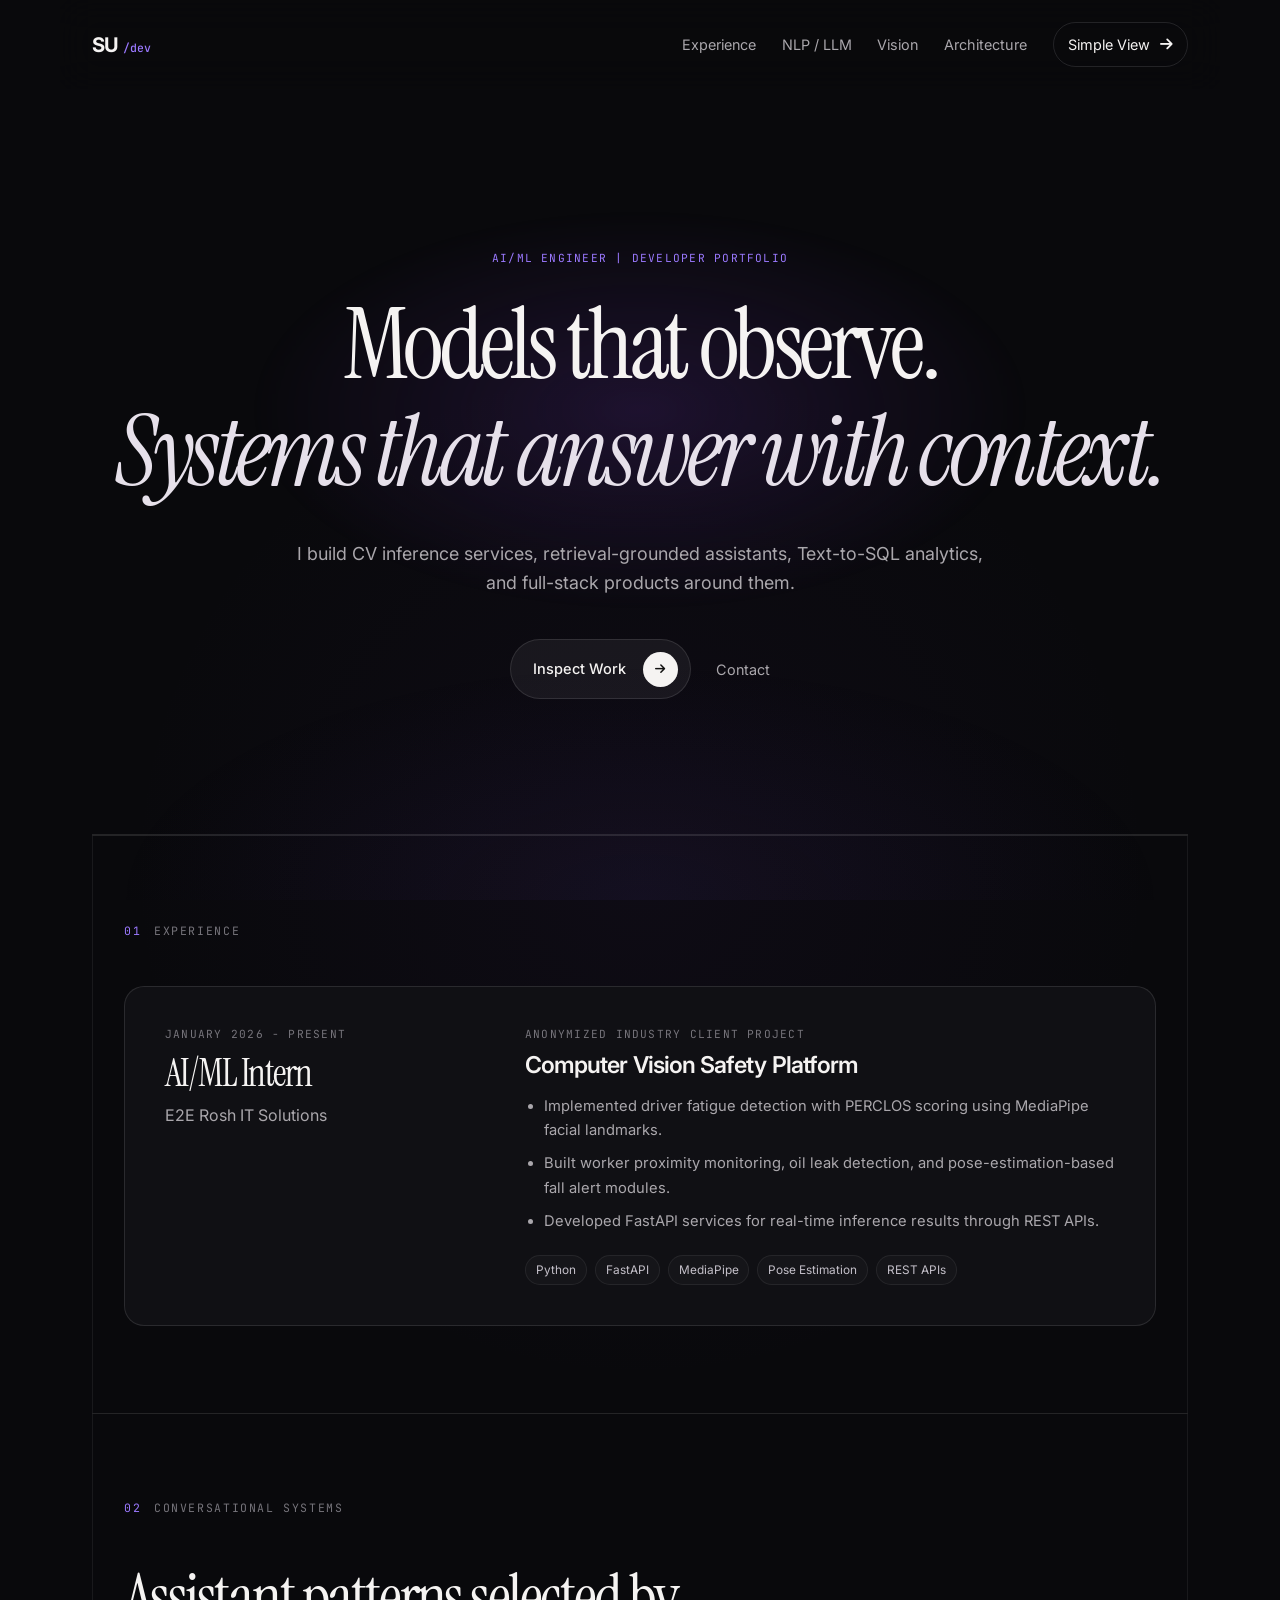
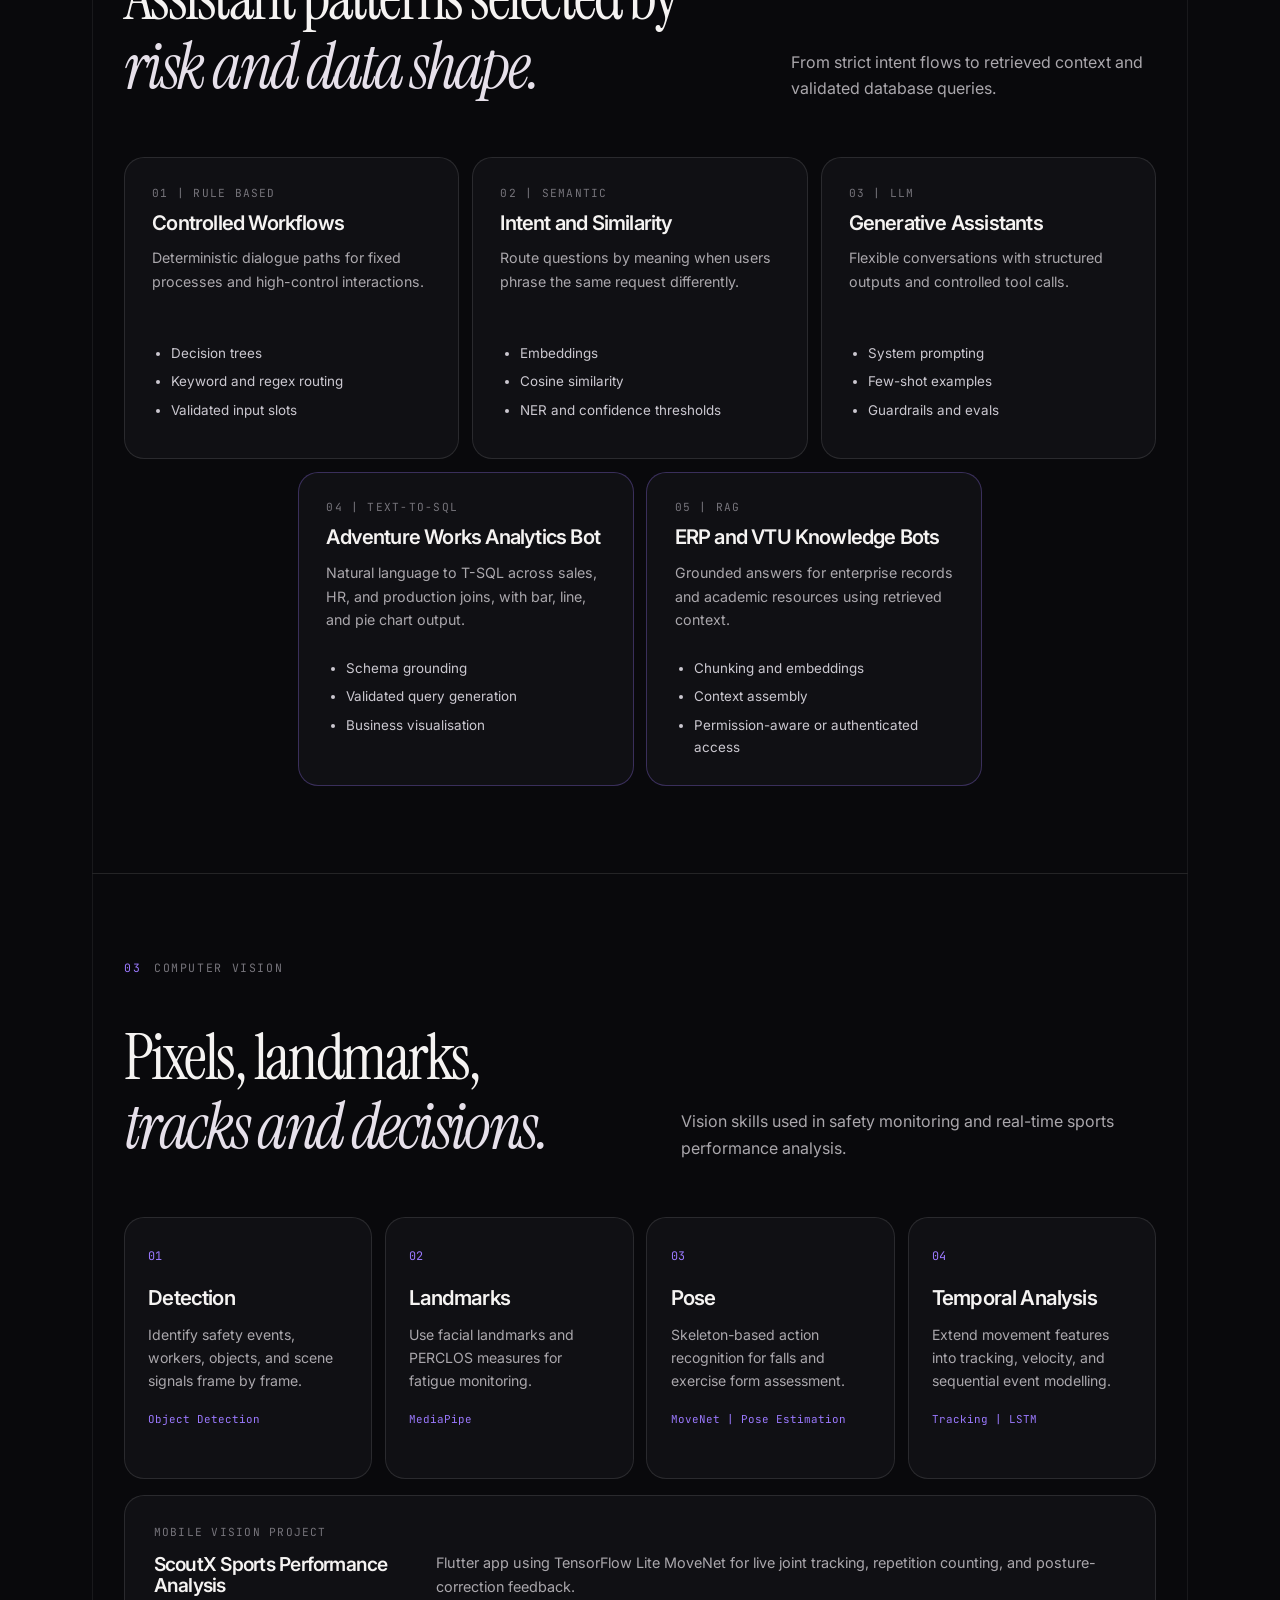
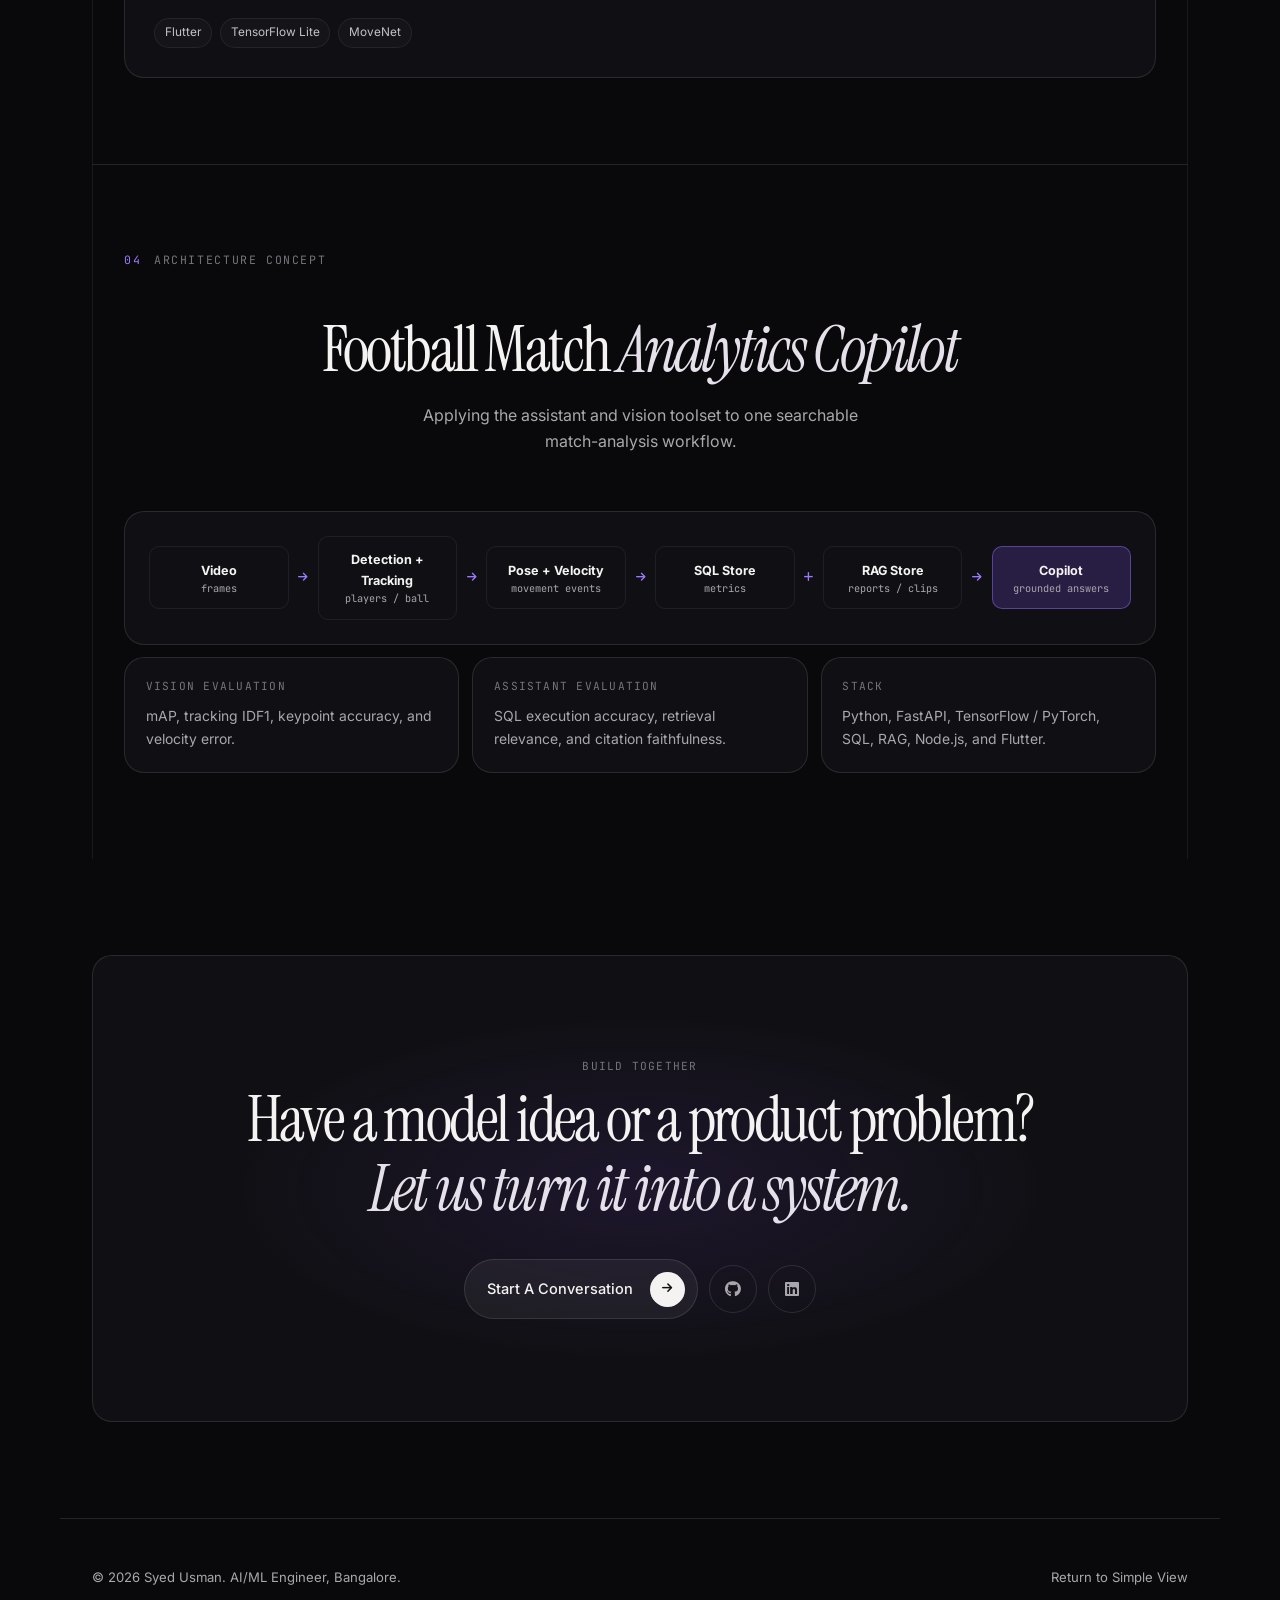
==== technical.html @ e8211b86 "Redesign portfolio with audience-specific AI showcase" ====
<!DOCTYPE html>
<html lang="en">
  <head>
    <meta charset="UTF-8" />
    <meta name="viewport" content="width=device-width, initial-scale=1.0" />
    <title>Syed Usman | Developer Portfolio</title>
    <meta
      name="description"
      content="Developer-facing AI/ML portfolio for Syed Usman: computer vision, RAG, Text-to-SQL, LLM systems, and full-stack ML engineering."
    />
    <link rel="preconnect" href="https://fonts.googleapis.com" />
    <link rel="preconnect" href="https://fonts.gstatic.com" crossorigin />
    <link
      href="https://fonts.googleapis.com/css2?family=Instrument+Serif:ital@0;1&family=Inter:wght@400;500;600;700&family=JetBrains+Mono:wght@400;500&display=swap"
      rel="stylesheet"
    />
    <link
      rel="stylesheet"
      href="https://cdnjs.cloudflare.com/ajax/libs/font-awesome/6.5.1/css/all.min.css"
      integrity="sha512-DTOQO9RWCH3ppGqcWaEA1BIZOC6xxalwEsw9c2QQeAIftl+Vegovlnee1c9QX4TctnWMn13TZye+giMm8e2LwA=="
      crossorigin="anonymous"
      referrerpolicy="no-referrer"
    />
    <link rel="stylesheet" href="styles.css" />
  </head>
  <body class="technical-page">
    <header class="site-header">
      <a class="mark" href="#hero" aria-label="Syed Usman developer home">SU<span>/dev</span></a>
      <nav class="site-nav" aria-label="Primary navigation">
        <button class="nav-toggle" aria-controls="primary-navigation" aria-expanded="false">
          <span class="sr-only">Toggle navigation</span>
          <span></span><span></span><span></span>
        </button>
        <ul id="primary-navigation">
          <li><a href="#experience">Experience</a></li>
          <li><a href="#nlp">NLP / LLM</a></li>
          <li><a href="#vision">Vision</a></li>
          <li><a href="#build">Architecture</a></li>
          <li><a class="route-pill" href="index.html">Simple View <i class="fa-solid fa-arrow-right"></i></a></li>
        </ul>
      </nav>
    </header>

    <main>
      <section id="hero" class="hero-editorial developer-hero section">
        <div class="hero-orbit" aria-hidden="true"></div>
        <p class="mono-label hero-label">AI/ML Engineer | Developer Portfolio</p>
        <h1>Models that observe.<br /><em>Systems that answer with context.</em></h1>
        <p class="intro">
          I build CV inference services, retrieval-grounded assistants, Text-to-SQL
          analytics, and full-stack products around them.
        </p>
        <div class="hero-actions">
          <a class="button" href="#experience">Inspect Work <i class="fa-solid fa-arrow-right"></i></a>
          <a class="inline-link" href="mailto:syed18usman18@gmail.com">Contact</a>
        </div>
      </section>

      <section id="experience" class="framed-section section">
        <div class="section-label"><span>01</span> Experience</div>
        <div class="experience-card">
          <div class="experience-title">
            <p class="mono-label">January 2026 - Present</p>
            <h2>AI/ML Intern</h2>
            <p>E2E Rosh IT Solutions</p>
          </div>
          <div class="experience-detail">
            <p class="mono-label">Anonymized Industry Client Project</p>
            <h3>Computer Vision Safety Platform</h3>
            <ul>
              <li>Implemented driver fatigue detection with PERCLOS scoring using MediaPipe facial landmarks.</li>
              <li>Built worker proximity monitoring, oil leak detection, and pose-estimation-based fall alert modules.</li>
              <li>Developed FastAPI services for real-time inference results through REST APIs.</li>
            </ul>
            <div class="chip-row">
              <span>Python</span><span>FastAPI</span><span>MediaPipe</span><span>Pose Estimation</span><span>REST APIs</span>
            </div>
          </div>
        </div>
      </section>

      <section id="nlp" class="framed-section section">
        <div class="section-label"><span>02</span> Conversational Systems</div>
        <div class="section-heading split">
          <h2>Assistant patterns selected by <em>risk and data shape.</em></h2>
          <p>From strict intent flows to retrieved context and validated database queries.</p>
        </div>
        <div class="method-grid">
          <article>
            <p class="mono-label">01 | Rule Based</p>
            <h3>Controlled Workflows</h3>
            <p>Deterministic dialogue paths for fixed processes and high-control interactions.</p>
            <ul><li>Decision trees</li><li>Keyword and regex routing</li><li>Validated input slots</li></ul>
          </article>
          <article>
            <p class="mono-label">02 | Semantic</p>
            <h3>Intent and Similarity</h3>
            <p>Route questions by meaning when users phrase the same request differently.</p>
            <ul><li>Embeddings</li><li>Cosine similarity</li><li>NER and confidence thresholds</li></ul>
          </article>
          <article>
            <p class="mono-label">03 | LLM</p>
            <h3>Generative Assistants</h3>
            <p>Flexible conversations with structured outputs and controlled tool calls.</p>
            <ul><li>System prompting</li><li>Few-shot examples</li><li>Guardrails and evals</li></ul>
          </article>
          <article class="highlight-method">
            <p class="mono-label">04 | Text-to-SQL</p>
            <h3>Adventure Works Analytics Bot</h3>
            <p>Natural language to T-SQL across sales, HR, and production joins, with bar, line, and pie chart output.</p>
            <ul><li>Schema grounding</li><li>Validated query generation</li><li>Business visualisation</li></ul>
          </article>
          <article class="highlight-method">
            <p class="mono-label">05 | RAG</p>
            <h3>ERP and VTU Knowledge Bots</h3>
            <p>Grounded answers for enterprise records and academic resources using retrieved context.</p>
            <ul><li>Chunking and embeddings</li><li>Context assembly</li><li>Permission-aware or authenticated access</li></ul>
          </article>
        </div>
      </section>

      <section id="vision" class="framed-section section">
        <div class="section-label"><span>03</span> Computer Vision</div>
        <div class="section-heading split">
          <h2>Pixels, landmarks,<br /><em>tracks and decisions.</em></h2>
          <p>Vision skills used in safety monitoring and real-time sports performance analysis.</p>
        </div>
        <div class="pipeline-grid">
          <article><span>01</span><h3>Detection</h3><p>Identify safety events, workers, objects, and scene signals frame by frame.</p><small>Object Detection</small></article>
          <article><span>02</span><h3>Landmarks</h3><p>Use facial landmarks and PERCLOS measures for fatigue monitoring.</p><small>MediaPipe</small></article>
          <article><span>03</span><h3>Pose</h3><p>Skeleton-based action recognition for falls and exercise form assessment.</p><small>MoveNet | Pose Estimation</small></article>
          <article><span>04</span><h3>Temporal Analysis</h3><p>Extend movement features into tracking, velocity, and sequential event modelling.</p><small>Tracking | LSTM</small></article>
        </div>
        <article class="resume-project">
          <p class="mono-label">Mobile Vision Project</p>
          <h3>ScoutX Sports Performance Analysis</h3>
          <p>Flutter app using TensorFlow Lite MoveNet for live joint tracking, repetition counting, and posture-correction feedback.</p>
          <div class="chip-row"><span>Flutter</span><span>TensorFlow Lite</span><span>MoveNet</span></div>
        </article>
      </section>

      <section id="build" class="framed-section section architecture-section">
        <div class="section-label"><span>04</span> Architecture Concept</div>
        <div class="section-heading centered">
          <h2>Football Match <em>Analytics Copilot</em></h2>
          <p>Applying the assistant and vision toolset to one searchable match-analysis workflow.</p>
        </div>
        <div class="architecture-flow">
          <div><strong>Video</strong><span>frames</span></div>
          <i class="fa-solid fa-arrow-right"></i>
          <div><strong>Detection + Tracking</strong><span>players / ball</span></div>
          <i class="fa-solid fa-arrow-right"></i>
          <div><strong>Pose + Velocity</strong><span>movement events</span></div>
          <i class="fa-solid fa-arrow-right"></i>
          <div><strong>SQL Store</strong><span>metrics</span></div>
          <i class="fa-solid fa-plus"></i>
          <div><strong>RAG Store</strong><span>reports / clips</span></div>
          <i class="fa-solid fa-arrow-right"></i>
          <div class="active"><strong>Copilot</strong><span>grounded answers</span></div>
        </div>
        <div class="evaluation-grid">
          <article><p class="mono-label">Vision Evaluation</p><p>mAP, tracking IDF1, keypoint accuracy, and velocity error.</p></article>
          <article><p class="mono-label">Assistant Evaluation</p><p>SQL execution accuracy, retrieval relevance, and citation faithfulness.</p></article>
          <article><p class="mono-label">Stack</p><p>Python, FastAPI, TensorFlow / PyTorch, SQL, RAG, Node.js, and Flutter.</p></article>
        </div>
      </section>

      <section class="section closing-section">
        <div class="closing-card">
          <p class="mono-label">Build Together</p>
          <h2>Have a model idea or a product problem?<br /><em>Let us turn it into a system.</em></h2>
          <div class="closing-actions">
            <a class="button" href="mailto:syed18usman18@gmail.com">Start A Conversation <i class="fa-solid fa-arrow-right"></i></a>
            <a href="https://github.com/syedusman-create" aria-label="GitHub"><i class="fa-brands fa-github"></i></a>
            <a href="https://www.linkedin.com/in/syed-usman-8a0903372" aria-label="LinkedIn"><i class="fa-brands fa-linkedin"></i></a>
          </div>
        </div>
      </section>
    </main>
    <footer class="site-footer compact-footer">
      <p>&copy; <span id="year"></span> Syed Usman. AI/ML Engineer, Bangalore.</p>
      <a href="index.html">Return to Simple View</a>
    </footer>
    <script src="script.js"></script>
  </body>
</html>
---- styles.css ----
:root {
  --bg: #09090c;
  --surface: #101014;
  --surface-2: #14141a;
  --line: rgba(255, 255, 255, 0.11);
  --line-soft: rgba(255, 255, 255, 0.065);
  --text: #f5f3f2;
  --muted: #aaa7ac;
  --dim: #76747b;
  --violet: #9b79ff;
  --violet-soft: rgba(126, 85, 238, 0.22);
  --blue: #6bafff;
  --success: #9ce8c0;
  --serif: "Instrument Serif", Georgia, serif;
  --body: "Inter", Arial, sans-serif;
  --mono: "JetBrains Mono", Consolas, monospace;
  --radius: 20px;
  --container: 1160px;
  --ease: 220ms ease;
}

*,
*::before,
*::after {
  box-sizing: border-box;
}

html {
  scroll-behavior: smooth;
}

body {
  margin: 0;
  min-height: 100vh;
  color: var(--text);
  font-family: var(--body);
  line-height: 1.65;
  background:
    radial-gradient(circle at 50% 18%, rgba(77, 39, 126, 0.08), transparent 32rem),
    var(--bg);
}

body::after {
  content: "";
  position: fixed;
  inset: auto 0 0;
  z-index: -1;
  height: 32vh;
  background: radial-gradient(ellipse at 50% 100%, rgba(88, 60, 157, 0.09), transparent 58%);
  pointer-events: none;
}

a {
  color: inherit;
  text-decoration: none;
}

p,
ul {
  margin: 0;
}

ul {
  padding-left: 1.2rem;
}

h1,
h2,
h3 {
  margin: 0;
  line-height: 1.08;
  letter-spacing: -0.04em;
}

h1,
h2 {
  font-family: var(--serif);
  font-weight: 400;
}

h3 {
  font-weight: 600;
}

em {
  color: #e6e0ea;
  font-family: var(--serif);
  font-style: italic;
}

.sr-only {
  position: absolute;
  width: 1px;
  height: 1px;
  overflow: hidden;
  clip-path: inset(50%);
  white-space: nowrap;
}

.site-header {
  position: sticky;
  top: 0;
  z-index: 20;
  display: flex;
  align-items: center;
  justify-content: space-between;
  max-width: var(--container);
  margin: 0 auto;
  padding: 1.4rem clamp(1.2rem, 4vw, 2rem);
  background: rgba(9, 9, 12, 0.78);
  backdrop-filter: blur(18px);
}

.mark {
  display: inline-flex;
  align-items: baseline;
  gap: 0.36rem;
  font-size: 1.26rem;
  font-weight: 700;
  letter-spacing: -0.07em;
}

.mark span {
  color: var(--violet);
  font: 500 0.72rem var(--mono);
  letter-spacing: 0;
}

.site-nav ul {
  display: flex;
  align-items: center;
  gap: clamp(1rem, 2vw, 1.75rem);
  padding: 0;
  list-style: none;
}

.site-nav a {
  color: var(--muted);
  font-size: 0.9rem;
  transition: color var(--ease);
}

.site-nav a:hover,
.site-nav a:focus-visible {
  color: var(--text);
}

.site-nav .route-pill {
  display: inline-flex;
  align-items: center;
  gap: 0.6rem;
  padding: 0.58rem 0.9rem;
  color: var(--text);
  border: 1px solid var(--line);
  border-radius: 999px;
}

.nav-toggle {
  display: none;
  flex-direction: column;
  gap: 0.34rem;
  padding: 0.35rem;
  border: 0;
  background: transparent;
}

.nav-toggle span:not(.sr-only) {
  display: block;
  width: 24px;
  height: 1px;
  background: var(--text);
}

main {
  max-width: var(--container);
  margin: 0 auto;
  padding: 0 clamp(1.2rem, 4vw, 2rem);
}

.section {
  position: relative;
}

.hero-editorial {
  display: flex;
  flex-direction: column;
  align-items: center;
  justify-content: center;
  min-height: min(920px, calc(100svh - 72px));
  padding: clamp(6rem, 18vh, 13rem) 1rem clamp(7rem, 15vh, 12rem);
  text-align: center;
  overflow: hidden;
}

.hero-orbit {
  position: absolute;
  top: 43%;
  left: 50%;
  z-index: -1;
  width: min(820px, 94vw);
  height: min(420px, 54vw);
  border-radius: 50%;
  transform: translate(-50%, -50%);
  background: radial-gradient(ellipse, rgba(77, 39, 126, 0.3), rgba(9, 9, 12, 0) 67%);
  filter: blur(2px);
}

.availability {
  margin-bottom: 2rem;
  padding: 0.42rem 0.9rem;
  color: var(--success);
  font: 0.7rem var(--mono);
  letter-spacing: 0.12em;
  text-transform: uppercase;
  border: 1px solid rgba(156, 232, 192, 0.22);
  border-radius: 999px;
}

.hero-editorial h1 {
  font-size: clamp(3.15rem, 7.7vw, 6.65rem);
  letter-spacing: -0.045em;
}

.hero-editorial h1 em {
  display: inline-block;
}

.intro {
  max-width: 690px;
  margin: clamp(1.5rem, 4vw, 2.1rem) auto 0;
  color: var(--muted);
  font-size: clamp(0.98rem, 1.4vw, 1.12rem);
}

.intro strong {
  color: var(--text);
  font-weight: 500;
}

.hero-actions {
  display: flex;
  align-items: center;
  gap: 1.55rem;
  margin-top: clamp(2rem, 4vw, 2.6rem);
}

.button {
  display: inline-flex;
  align-items: center;
  gap: 1.05rem;
  padding: 0.72rem 0.75rem 0.72rem 1.35rem;
  font-size: 0.91rem;
  font-weight: 500;
  border: 1px solid var(--line);
  border-radius: 999px;
  background: rgba(255, 255, 255, 0.055);
  transition: border-color var(--ease), background var(--ease);
}

.button i {
  display: inline-flex;
  align-items: center;
  justify-content: center;
  width: 35px;
  height: 35px;
  color: #111;
  font-size: 0.73rem;
  border-radius: 50%;
  background: var(--text);
}

.button:hover {
  border-color: rgba(255, 255, 255, 0.3);
  background: rgba(255, 255, 255, 0.09);
}

.inline-link {
  color: var(--muted);
  font-size: 0.9rem;
}

.inline-link:hover {
  color: var(--text);
}

a:focus-visible,
button:focus-visible {
  outline: 2px solid var(--violet);
  outline-offset: 4px;
}

.horizon {
  position: absolute;
  bottom: 2.5rem;
  left: 50%;
  width: min(1020px, 92vw);
  height: clamp(75px, 10vw, 108px);
  transform: translateX(-50%);
  overflow: hidden;
}

.horizon::before {
  content: "";
  position: absolute;
  top: 55%;
  left: 50%;
  width: 118%;
  height: 150%;
  border-top: 2px solid rgba(255, 255, 255, 0.72);
  border-radius: 50% 50% 0 0;
  transform: translateX(-50%);
  box-shadow:
    0 -10px 38px rgba(101, 83, 211, 0.78),
    0 -16px 74px rgba(56, 133, 248, 0.45);
}

.horizon::after {
  content: "";
  position: absolute;
  inset: 55% 0 0;
  background: #08080b;
}

.framed-section {
  padding: clamp(3.5rem, 7vw, 5.4rem) clamp(1.2rem, 4vw, 2rem);
  border-top: 1px solid var(--line);
}

.framed-section::before,
.framed-section::after {
  content: "";
  position: absolute;
  top: 0;
  bottom: 0;
  width: 1px;
  background: var(--line-soft);
}

.framed-section::before {
  left: 0;
}

.framed-section::after {
  right: 0;
}

.section-label {
  display: flex;
  align-items: center;
  gap: 0.8rem;
  margin-bottom: clamp(2rem, 5vw, 3rem);
  color: var(--dim);
  font: 0.72rem var(--mono);
  letter-spacing: 0.14em;
  text-transform: uppercase;
}

.section-label span {
  color: var(--violet);
}

.section-heading {
  margin-bottom: clamp(2.5rem, 5vw, 3.5rem);
}

.section-heading h2,
.concept-layout h2,
.about-intro h2,
.closing-card h2 {
  font-size: clamp(2.6rem, 5vw, 4.35rem);
}

.section-heading p {
  max-width: 475px;
  color: var(--muted);
}

.section-heading.centered {
  text-align: center;
}

.section-heading.centered p {
  margin: 1.15rem auto 0;
}

.section-heading.split {
  display: flex;
  align-items: end;
  justify-content: space-between;
  gap: 2rem;
}

.mono-label {
  margin-bottom: 0.75rem;
  color: var(--dim);
  font: 0.7rem var(--mono);
  letter-spacing: 0.11em;
  text-transform: uppercase;
}

.bento-grid {
  display: grid;
  grid-template-columns: repeat(6, 1fr);
  gap: 0.8rem;
}

.bento {
  grid-column: span 2;
  min-height: 226px;
  padding: clamp(1.3rem, 3vw, 1.75rem);
  border: 1px solid var(--line);
  border-radius: var(--radius);
  background: var(--surface);
}

.bento.large {
  grid-column: span 4;
  grid-row: span 2;
  display: flex;
  flex-direction: column;
  justify-content: end;
  min-height: 470px;
  background:
    radial-gradient(circle at 50% 10%, rgba(110, 81, 204, 0.18), transparent 48%),
    var(--surface);
}

.bento.large h3 {
  max-width: 620px;
  font-size: clamp(1.65rem, 3.5vw, 2.45rem);
  letter-spacing: -0.045em;
}

.bento h3 {
  margin-bottom: 0.85rem;
  font-size: clamp(1.18rem, 2vw, 1.4rem);
}

.bento p:not(.mono-label) {
  color: var(--muted);
  font-size: 0.92rem;
}

.bento.large p:not(.mono-label) {
  max-width: 600px;
  margin: 0.9rem 0 1.5rem;
}

.bento.accent {
  border-color: rgba(155, 121, 255, 0.33);
}

.bento.accent a {
  display: inline-flex;
  gap: 0.55rem;
  align-items: center;
  color: var(--text);
  font-size: 0.9rem;
}

.vision-signal {
  position: relative;
  height: 68px;
  margin: 0.6rem 0 1.4rem;
  border-radius: 10px;
  background:
    linear-gradient(90deg, transparent, rgba(155, 121, 255, 0.14), transparent),
    rgba(255, 255, 255, 0.015);
}

.vision-signal::before {
  content: "";
  position: absolute;
  top: 34px;
  left: 10%;
  right: 10%;
  border-top: 1px dashed rgba(155, 121, 255, 0.45);
}

.vision-signal span {
  position: absolute;
  top: 29px;
  width: 11px;
  height: 11px;
  border-radius: 50%;
  background: var(--violet);
  box-shadow: 0 0 12px var(--violet);
}

.vision-signal span:nth-child(1) { left: 17%; }
.vision-signal span:nth-child(2) { left: 39%; top: 22px; }
.vision-signal span:nth-child(3) { left: 62%; top: 37px; }
.vision-signal span:nth-child(4) { left: 81%; top: 26px; }

.chip-row {
  display: flex;
  flex-wrap: wrap;
  gap: 0.5rem;
}

.chip-row span {
  padding: 0.27rem 0.62rem;
  color: #c4c0c9;
  font-size: 0.74rem;
  border: 1px solid var(--line-soft);
  border-radius: 999px;
  background: rgba(255, 255, 255, 0.025);
}

.projects-list {
  border-top: 1px solid var(--line-soft);
}

.project-feature,
.project-row {
  display: grid;
  gap: clamp(1.2rem, 3vw, 2.1rem);
  padding: clamp(1.35rem, 3vw, 2rem) 0;
  border-bottom: 1px solid var(--line-soft);
}

.project-feature {
  grid-template-columns: 48px minmax(315px, 1fr) minmax(255px, 0.72fr);
  align-items: center;
}

.project-row {
  grid-template-columns: 48px minmax(245px, 0.8fr) minmax(280px, 1fr);
  align-items: center;
}

.project-number {
  align-self: start;
  color: var(--dim);
  font: 0.76rem var(--mono);
}

.project-content h3,
.project-row h3 {
  margin-bottom: 0.85rem;
  font-size: clamp(1.32rem, 2.4vw, 1.85rem);
}

.project-content > p:not(.mono-label),
.project-row > p {
  margin-bottom: 1.2rem;
  color: var(--muted);
}

.project-row > p {
  margin-bottom: 0;
  font-size: 0.93rem;
}

.project-art {
  position: relative;
  height: 220px;
  overflow: hidden;
  padding: 1rem;
  border: 1px solid var(--line);
  border-radius: 16px;
  background:
    radial-gradient(circle at 52% 47%, rgba(155, 121, 255, 0.18), transparent 43%),
    #0d0d13;
}

.scan-frame {
  position: absolute;
  inset: 30px 38px 54px;
  border: 1px dashed rgba(155, 121, 255, 0.55);
}

.person-dot {
  position: absolute;
  top: 75px;
  left: 51%;
  width: 21px;
  height: 48px;
  border: 1px solid var(--success);
  transform: translateX(-50%);
}

.alert-ring {
  position: absolute;
  top: 88px;
  left: 51%;
  width: 82px;
  height: 82px;
  border: 1px solid rgba(248, 110, 110, 0.55);
  border-radius: 50%;
  transform: translate(-50%, -50%);
}

.project-art p {
  position: absolute;
  bottom: 14px;
  left: 16px;
  color: var(--success);
  font: 0.62rem/1.6 var(--mono);
}

.concept-layout {
  display: grid;
  grid-template-columns: 0.88fr 1fr;
  gap: clamp(2rem, 6vw, 4rem);
  align-items: center;
}

.concept-layout h2 {
  margin-bottom: 1.4rem;
}

.concept-copy {
  margin-bottom: 1.6rem;
  color: var(--muted);
}

.question-stack {
  display: flex;
  flex-direction: column;
  gap: 0.55rem;
}

.question-stack span {
  padding: 0.7rem 0.88rem;
  color: #d7d4dc;
  font-size: 0.82rem;
  border: 1px solid var(--line-soft);
  border-radius: 11px;
  background: var(--surface);
}

.pitch-panel {
  padding: clamp(1rem, 3vw, 1.35rem);
  border: 1px solid var(--line);
  border-radius: var(--radius);
  background: var(--surface);
}

.pitch {
  position: relative;
  height: clamp(225px, 32vw, 295px);
  overflow: hidden;
  border: 1px solid rgba(156, 232, 192, 0.18);
  border-radius: 13px;
  background:
    linear-gradient(90deg, transparent 49.75%, rgba(156, 232, 192, 0.17) 50%, transparent 50.25%),
    repeating-linear-gradient(90deg, #0d1a19 0, #0d1a19 15%, #101f1c 15%, #101f1c 30%);
}

.pitch::before {
  content: "";
  position: absolute;
  top: 50%;
  left: 50%;
  width: 78px;
  height: 78px;
  border: 1px solid rgba(156, 232, 192, 0.15);
  border-radius: 50%;
  transform: translate(-50%, -50%);
}

.player,
.ball {
  position: absolute;
  z-index: 2;
  display: block;
  width: 11px;
  height: 11px;
  border-radius: 50%;
  background: var(--blue);
  box-shadow: 0 0 9px var(--blue);
}

.player-a { top: 25%; left: 22%; }
.player-b { top: 66%; left: 35%; }
.player-c { top: 39%; left: 67%; background: var(--violet); box-shadow: 0 0 9px var(--violet); }
.player-d { top: 70%; left: 78%; background: var(--violet); box-shadow: 0 0 9px var(--violet); }

.ball {
  top: 48%;
  left: 53%;
  width: 8px;
  height: 8px;
  background: var(--success);
}

.route {
  position: absolute;
  top: 49%;
  left: 25%;
  width: 49%;
  height: 30%;
  border-top: 1px dashed var(--success);
  border-right: 1px dashed var(--success);
  transform: skewX(-27deg);
}

.match-steps {
  display: flex;
  align-items: center;
  justify-content: center;
  gap: clamp(0.55rem, 2vw, 1.15rem);
  margin-top: 1.15rem;
  color: var(--muted);
  font: 0.73rem var(--mono);
  text-transform: uppercase;
}

.match-steps i {
  color: var(--violet);
  font-size: 0.64rem;
}

.about-layout {
  display: grid;
  grid-template-columns: minmax(280px, 0.95fr) minmax(330px, 1fr);
  gap: clamp(2.5rem, 7vw, 5rem);
}

.about-intro h2 {
  margin-bottom: 1.25rem;
}

.about-intro p {
  color: var(--muted);
}

.resume-columns article {
  padding: 0 0 1.45rem;
  margin-bottom: 1.45rem;
  border-bottom: 1px solid var(--line-soft);
}

.resume-columns h3 {
  margin-bottom: 0.38rem;
  font-size: 1.16rem;
}

.resume-columns article > p:not(.mono-label),
.resume-columns small,
.resume-columns li {
  color: var(--muted);
  font-size: 0.9rem;
}

.resume-columns li + li {
  margin-top: 0.34rem;
}

.closing-section {
  padding: clamp(4rem, 8vw, 6rem) 0;
}

.closing-card {
  padding: clamp(3rem, 8vw, 6.5rem) clamp(1.2rem, 5vw, 3rem);
  text-align: center;
  border: 1px solid var(--line);
  border-radius: var(--radius);
  background:
    radial-gradient(ellipse at 50% 50%, rgba(87, 49, 144, 0.2), transparent 52%),
    var(--surface);
}

.closing-card h2 {
  margin-bottom: 1.35rem;
}

.closing-card > p:not(.mono-label) {
  max-width: 620px;
  margin: 0 auto;
  color: var(--muted);
}

.closing-actions {
  display: flex;
  justify-content: center;
  align-items: center;
  gap: 0.7rem;
  margin-top: 2.25rem;
}

.closing-actions > a:not(.button) {
  display: inline-flex;
  align-items: center;
  justify-content: center;
  width: 48px;
  height: 48px;
  color: var(--muted);
  border: 1px solid var(--line);
  border-radius: 50%;
}

.closing-actions > a:not(.button):hover {
  color: var(--text);
}

.site-footer {
  display: grid;
  grid-template-columns: 1fr auto 1fr;
  align-items: center;
  gap: 2rem;
  max-width: var(--container);
  margin: 0 auto;
  padding: clamp(2rem, 4vw, 3rem) clamp(1.2rem, 4vw, 2rem);
  color: var(--muted);
  font-size: 0.82rem;
  border-top: 1px solid var(--line);
}

.site-footer > div:first-child {
  display: flex;
  align-items: center;
  gap: 1rem;
}

.site-footer > p {
  text-align: right;
}

.footer-links {
  display: flex;
  gap: 1.5rem;
}

.footer-links a:hover,
.compact-footer a:hover {
  color: var(--text);
}

/* Developer portfolio */
.developer-hero {
  min-height: clamp(590px, 75vh, 740px);
  border-bottom: 1px solid var(--line);
}

.hero-label {
  margin-bottom: 1.7rem;
  color: var(--violet);
}

.experience-card {
  display: grid;
  grid-template-columns: minmax(225px, 0.72fr) minmax(360px, 1.5fr);
  gap: clamp(2rem, 6vw, 5rem);
  padding: clamp(1.5rem, 4vw, 2.5rem);
  border: 1px solid var(--line);
  border-radius: var(--radius);
  background: var(--surface);
}

.experience-title h2 {
  margin-bottom: 0.5rem;
  font-size: clamp(2.1rem, 3vw, 2.75rem);
}

.experience-title > p:not(.mono-label) {
  color: var(--muted);
}

.experience-detail h3 {
  margin-bottom: 1rem;
  font-size: 1.45rem;
}

.experience-detail ul {
  margin-bottom: 1.4rem;
  color: var(--muted);
  font-size: 0.92rem;
}

.experience-detail li + li {
  margin-top: 0.55rem;
}

.method-grid {
  display: grid;
  grid-template-columns: repeat(6, 1fr);
  gap: 0.8rem;
}

.method-grid article {
  grid-column: span 2;
  min-height: 302px;
  padding: clamp(1.25rem, 3vw, 1.7rem);
  border: 1px solid var(--line);
  border-radius: var(--radius);
  background: var(--surface);
}

.method-grid article:nth-child(4) {
  grid-column: 2 / span 2;
}

.method-grid h3 {
  margin-bottom: 0.8rem;
  font-size: 1.26rem;
}

.method-grid p:not(.mono-label) {
  min-height: 78px;
  margin-bottom: 1.1rem;
  color: var(--muted);
  font-size: 0.89rem;
}

.method-grid ul {
  color: #cbc8d0;
  font-size: 0.84rem;
}

.method-grid li + li {
  margin-top: 0.4rem;
}

.method-grid .highlight-method {
  border-color: rgba(155, 121, 255, 0.3);
}

.pipeline-grid {
  display: grid;
  grid-template-columns: repeat(4, 1fr);
  gap: 0.8rem;
  margin-bottom: 1rem;
}

.pipeline-grid article {
  min-height: 262px;
  padding: 1.45rem;
  border: 1px solid var(--line);
  border-radius: var(--radius);
  background: var(--surface);
}

.pipeline-grid article > span {
  color: var(--violet);
  font: 0.74rem var(--mono);
}

.pipeline-grid h3 {
  margin: 1.2rem 0 0.85rem;
  font-size: 1.28rem;
}

.pipeline-grid p {
  color: var(--muted);
  font-size: 0.88rem;
}

.pipeline-grid small {
  display: block;
  margin-top: 1.2rem;
  color: var(--violet);
  font: 0.68rem var(--mono);
}

.resume-project {
  display: flex;
  flex-wrap: wrap;
  align-items: center;
  gap: 0 2rem;
  padding: clamp(1.35rem, 3vw, 1.8rem);
  border: 1px solid var(--line);
  border-radius: var(--radius);
  background: var(--surface);
}

.resume-project .mono-label {
  flex-basis: 100%;
}

.resume-project h3 {
  flex: 0 0 250px;
  font-size: 1.2rem;
}

.resume-project > p:not(.mono-label) {
  flex: 1 1 300px;
  color: var(--muted);
  font-size: 0.9rem;
}

.resume-project .chip-row {
  flex-basis: 100%;
  margin-top: 1.2rem;
}

.architecture-flow {
  display: flex;
  align-items: center;
  gap: 0.6rem;
  padding: clamp(1rem, 3vw, 1.5rem);
  border: 1px solid var(--line);
  border-radius: var(--radius);
  background: var(--surface);
}

.architecture-flow div {
  flex: 1;
  min-width: 92px;
  padding: 0.85rem 0.5rem;
  text-align: center;
  border: 1px solid var(--line-soft);
  border-radius: 10px;
}

.architecture-flow .active {
  border-color: rgba(155, 121, 255, 0.42);
  background: var(--violet-soft);
}

.architecture-flow strong,
.architecture-flow span {
  display: block;
}

.architecture-flow strong {
  font-size: 0.79rem;
}

.architecture-flow span {
  color: var(--muted);
  font: 0.64rem var(--mono);
}

.architecture-flow i {
  color: var(--violet);
  font-size: 0.68rem;
}

.evaluation-grid {
  display: grid;
  grid-template-columns: repeat(3, 1fr);
  gap: 0.8rem;
  margin-top: 0.8rem;
}

.evaluation-grid article {
  padding: 1.3rem;
  border: 1px solid var(--line);
  border-radius: var(--radius);
  background: var(--surface);
}

.evaluation-grid article p:last-child {
  color: var(--muted);
  font-size: 0.87rem;
}

.compact-footer {
  display: flex;
  justify-content: space-between;
}

.fade-in {
  opacity: 0;
  transform: translateY(14px);
  transition: opacity 600ms ease, transform 600ms ease;
}

.fade-in.visible {
  opacity: 1;
  transform: none;
}

@media (max-width: 980px) {
  .bento-grid {
    grid-template-columns: repeat(2, 1fr);
  }

  .bento,
  .bento.large {
    grid-column: span 1;
    grid-row: auto;
    min-height: 245px;
  }

  .bento.large {
    grid-column: span 2;
    min-height: 330px;
  }

  .concept-layout,
  .about-layout,
  .experience-card {
    grid-template-columns: 1fr;
  }

  .method-grid {
    grid-template-columns: repeat(2, 1fr);
  }

  .method-grid article,
  .method-grid article:nth-child(4) {
    grid-column: span 1;
  }

  .method-grid article:last-child {
    grid-column: span 2;
  }

  .pipeline-grid {
    grid-template-columns: repeat(2, 1fr);
  }

  .architecture-flow {
    flex-wrap: wrap;
  }
}

@media (max-width: 760px) {
  .site-nav ul {
    position: absolute;
    top: 100%;
    right: clamp(1.2rem, 4vw, 2rem);
    display: none;
    flex-direction: column;
    align-items: stretch;
    width: min(290px, calc(100vw - 2.4rem));
    padding: 0.8rem;
    border: 1px solid var(--line);
    border-radius: 14px;
    background: #101014;
  }

  .site-nav ul.open {
    display: flex;
  }

  .site-nav li a {
    display: block;
    padding: 0.5rem;
  }

  .site-nav .route-pill {
    display: flex;
  }

  .nav-toggle {
    display: flex;
  }

  .hero-editorial {
    min-height: calc(100svh - 65px);
    padding-top: 4.5rem;
  }

  .hero-editorial h1 {
    font-size: clamp(2.7rem, 14vw, 4.2rem);
  }

  .hero-actions {
    flex-direction: column;
    gap: 1.2rem;
  }

  .section-heading.split {
    display: block;
  }

  .section-heading.split p {
    margin-top: 1.2rem;
  }

  .project-feature,
  .project-row {
    grid-template-columns: 1fr;
    gap: 0.8rem;
  }

  .project-art {
    margin-top: 0.6rem;
  }

  .architecture-flow {
    flex-direction: column;
  }

  .architecture-flow div {
    width: 100%;
  }

  .architecture-flow i.fa-arrow-right {
    transform: rotate(90deg);
  }

  .evaluation-grid,
  .site-footer {
    grid-template-columns: 1fr;
  }

  .site-footer {
    justify-items: start;
  }

  .site-footer > p {
    text-align: left;
  }
}

@media (max-width: 580px) {
  .bento-grid,
  .method-grid,
  .pipeline-grid {
    grid-template-columns: 1fr;
  }

  .bento.large,
  .method-grid article:last-child {
    grid-column: span 1;
  }

  .match-steps {
    gap: 0.48rem;
    font-size: 0.64rem;
  }

  .resume-project h3 {
    margin-bottom: 0.8rem;
  }
}
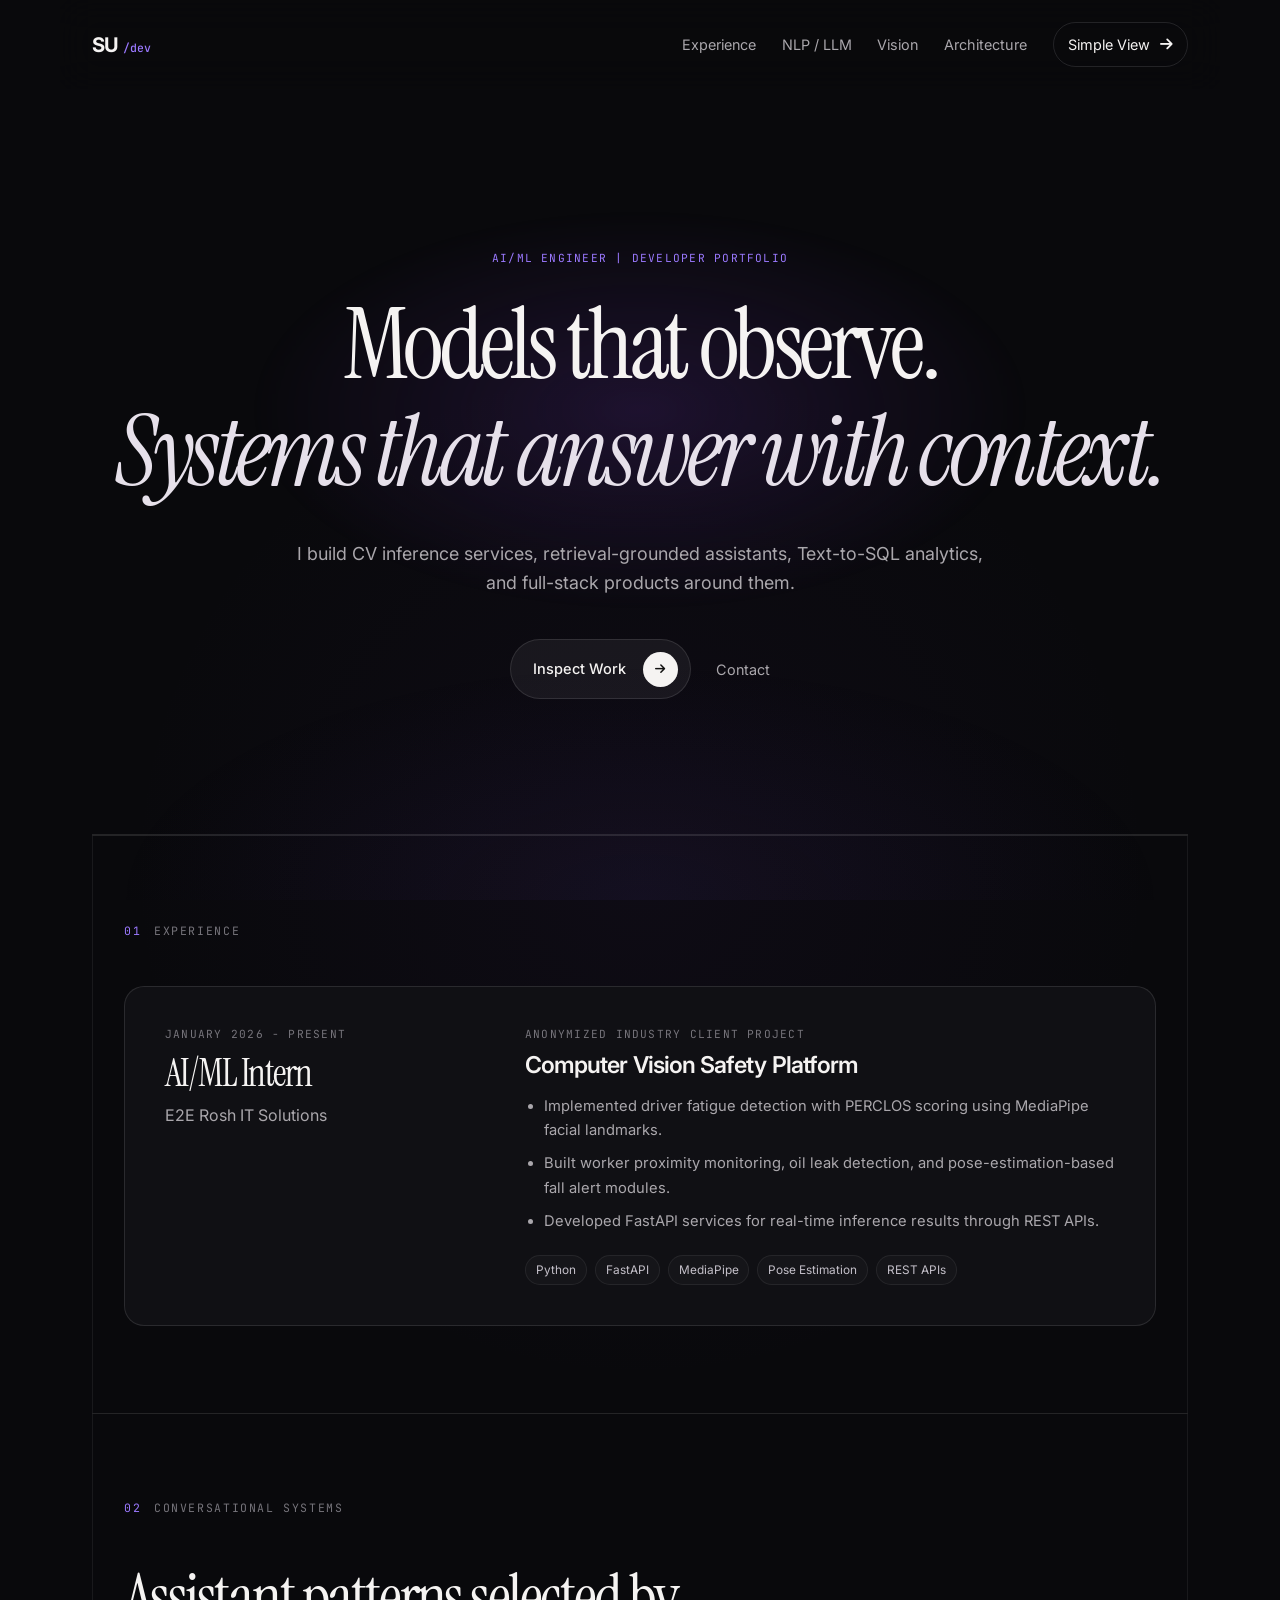
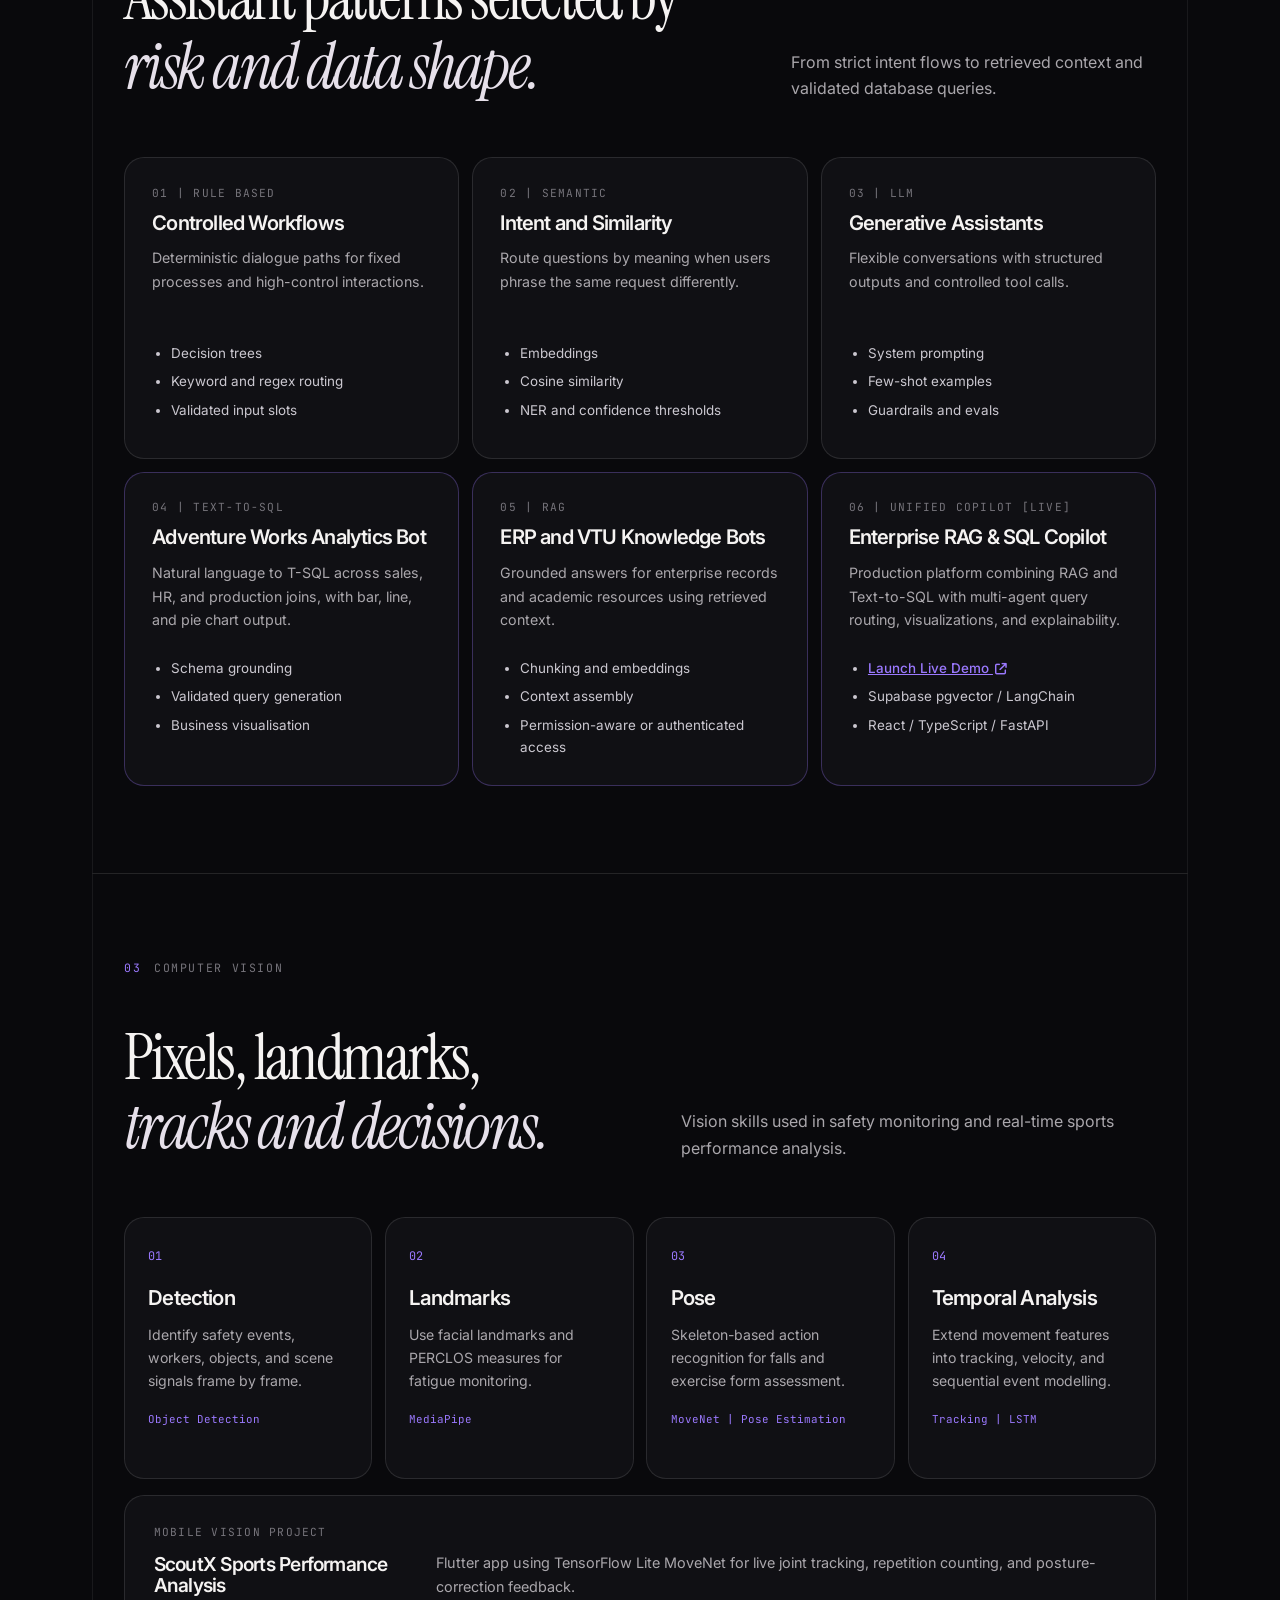
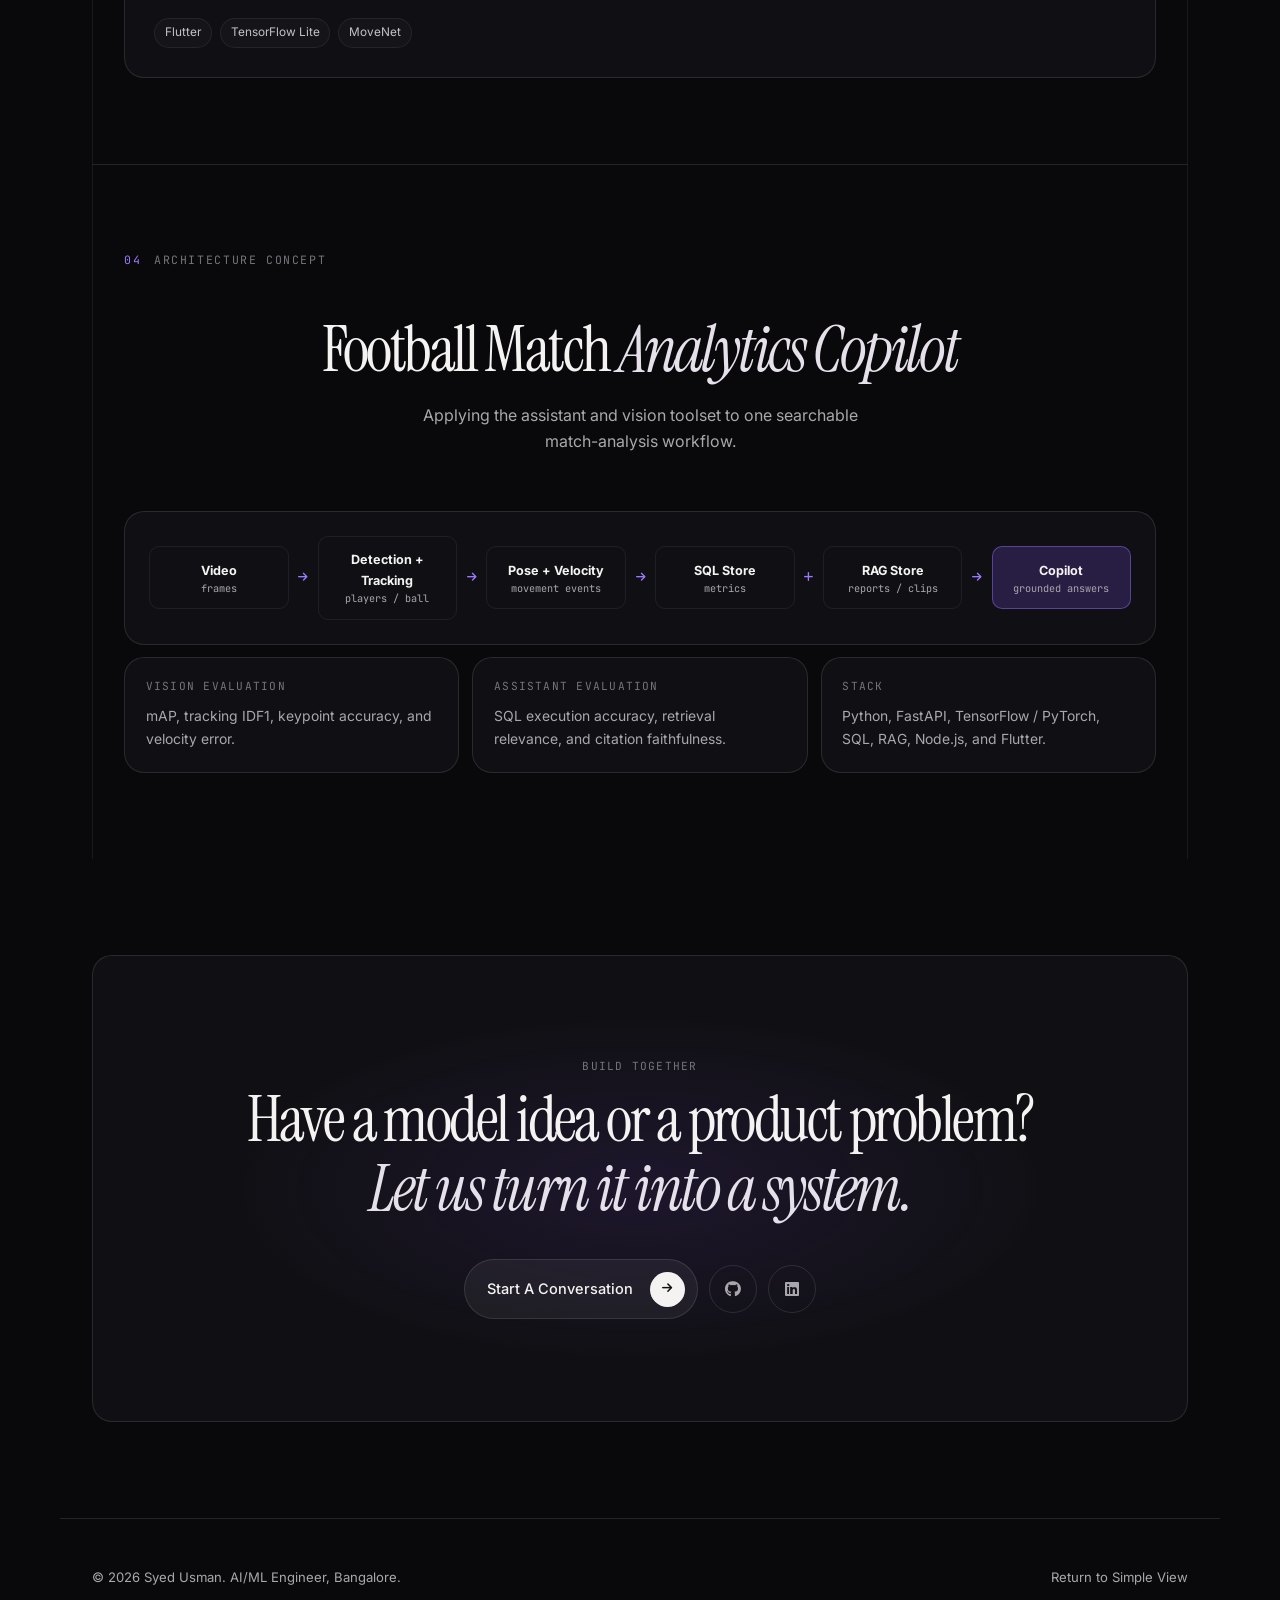
==== commit 3838d344: "feat: add Enterprise RAG & SQL Copilot demo and technical details" ====
--- a/technical.html
+++ b/technical.html
@@ -116,6 +116,16 @@
             <p>Grounded answers for enterprise records and academic resources using retrieved context.</p>
             <ul><li>Chunking and embeddings</li><li>Context assembly</li><li>Permission-aware or authenticated access</li></ul>
           </article>
+          <article class="highlight-method">
+            <p class="mono-label">06 | Unified Copilot [Live]</p>
+            <h3>Enterprise RAG &amp; SQL Copilot</h3>
+            <p>Production platform combining RAG and Text-to-SQL with multi-agent query routing, visualizations, and explainability.</p>
+            <ul>
+              <li><a href="https://rag-demo-kip2vshe8-syed12.vercel.app/" target="_blank" rel="noopener noreferrer" style="color: var(--violet); text-decoration: underline; font-weight: 500;">Launch Live Demo <i class="fa-solid fa-arrow-up-right-from-square" style="font-size: 0.72rem; margin-left: 0.15rem;"></i></a></li>
+              <li>Supabase pgvector / LangChain</li>
+              <li>React / TypeScript / FastAPI</li>
+            </ul>
+          </article>
         </div>
       </section>
 
--- a/styles.css
+++ b/styles.css
@@ -599,6 +599,125 @@
   font: 0.62rem/1.6 var(--mono);
 }
 
+.copilot-art {
+  display: flex;
+  align-items: center;
+  justify-content: space-between;
+  gap: 1rem;
+  background:
+    radial-gradient(circle at 10% 20%, rgba(107, 175, 255, 0.12), transparent 45%),
+    radial-gradient(circle at 90% 80%, rgba(155, 121, 255, 0.14), transparent 45%),
+    #0d0d13;
+}
+
+.art-router {
+  display: flex;
+  flex-direction: column;
+  align-items: center;
+  position: relative;
+  margin-left: 0.5rem;
+}
+
+.router-node {
+  padding: 0.32rem 0.65rem;
+  font: 500 0.68rem var(--mono);
+  background: rgba(255, 255, 255, 0.05);
+  border: 1px solid var(--line);
+  border-radius: 6px;
+  color: var(--text);
+  box-shadow: 0 0 15px rgba(255, 255, 255, 0.05);
+}
+
+.router-lines {
+  position: relative;
+  width: 2px;
+  height: 48px;
+  background: var(--line-soft);
+  margin-top: 4px;
+}
+
+.line-branch {
+  position: absolute;
+  top: 50%;
+  left: 50%;
+  transform: translate(-50%, -50%);
+  width: 32px;
+  height: 24px;
+  border-left: 2px solid var(--violet);
+  border-top: 2px solid var(--violet);
+  border-bottom: 2px solid var(--blue);
+  border-radius: 4px 0 0 4px;
+  opacity: 0.65;
+}
+
+.art-targets {
+  display: flex;
+  flex-direction: column;
+  gap: 1.2rem;
+  margin-left: 0.8rem;
+}
+
+.art-targets span {
+  padding: 0.35rem 0.7rem;
+  font: 500 0.72rem var(--mono);
+  border-radius: 6px;
+  display: inline-flex;
+  align-items: center;
+  gap: 0.4rem;
+}
+
+.target-db {
+  background: rgba(107, 175, 255, 0.08);
+  border: 1px solid rgba(107, 175, 255, 0.3);
+  color: var(--blue);
+}
+
+.target-doc {
+  background: rgba(155, 121, 255, 0.08);
+  border: 1px solid rgba(155, 121, 255, 0.3);
+  color: var(--violet);
+}
+
+.art-preview {
+  display: flex;
+  flex-direction: column;
+  justify-content: space-between;
+  height: 100%;
+  background: rgba(255, 255, 255, 0.02);
+  border-left: 1px solid var(--line-soft);
+  padding: 1.2rem 1rem;
+  min-width: 100px;
+}
+
+.mini-chart {
+  display: flex;
+  align-items: flex-end;
+  gap: 0.35rem;
+  height: 52px;
+  border-bottom: 1px solid var(--line-soft);
+  padding-bottom: 4px;
+}
+
+.mini-chart .bar {
+  flex: 1;
+  width: 14px;
+  background: linear-gradient(180deg, var(--violet), var(--blue));
+  border-radius: 3px 3px 0 0;
+  opacity: 0.78;
+}
+
+.mini-stats {
+  display: flex;
+  flex-direction: column;
+  gap: 0.25rem;
+  font: 0.62rem var(--mono);
+  color: var(--muted);
+}
+
+.mini-stats span:first-child {
+  color: var(--success);
+}
+
 .concept-layout {
   display: grid;
   grid-template-columns: 0.88fr 1fr;
@@ -886,10 +1005,6 @@
   border: 1px solid var(--line);
   border-radius: var(--radius);
   background: var(--surface);
-}
-
-.method-grid article:nth-child(4) {
-  grid-column: 2 / span 2;
 }
 
 .method-grid h3 {
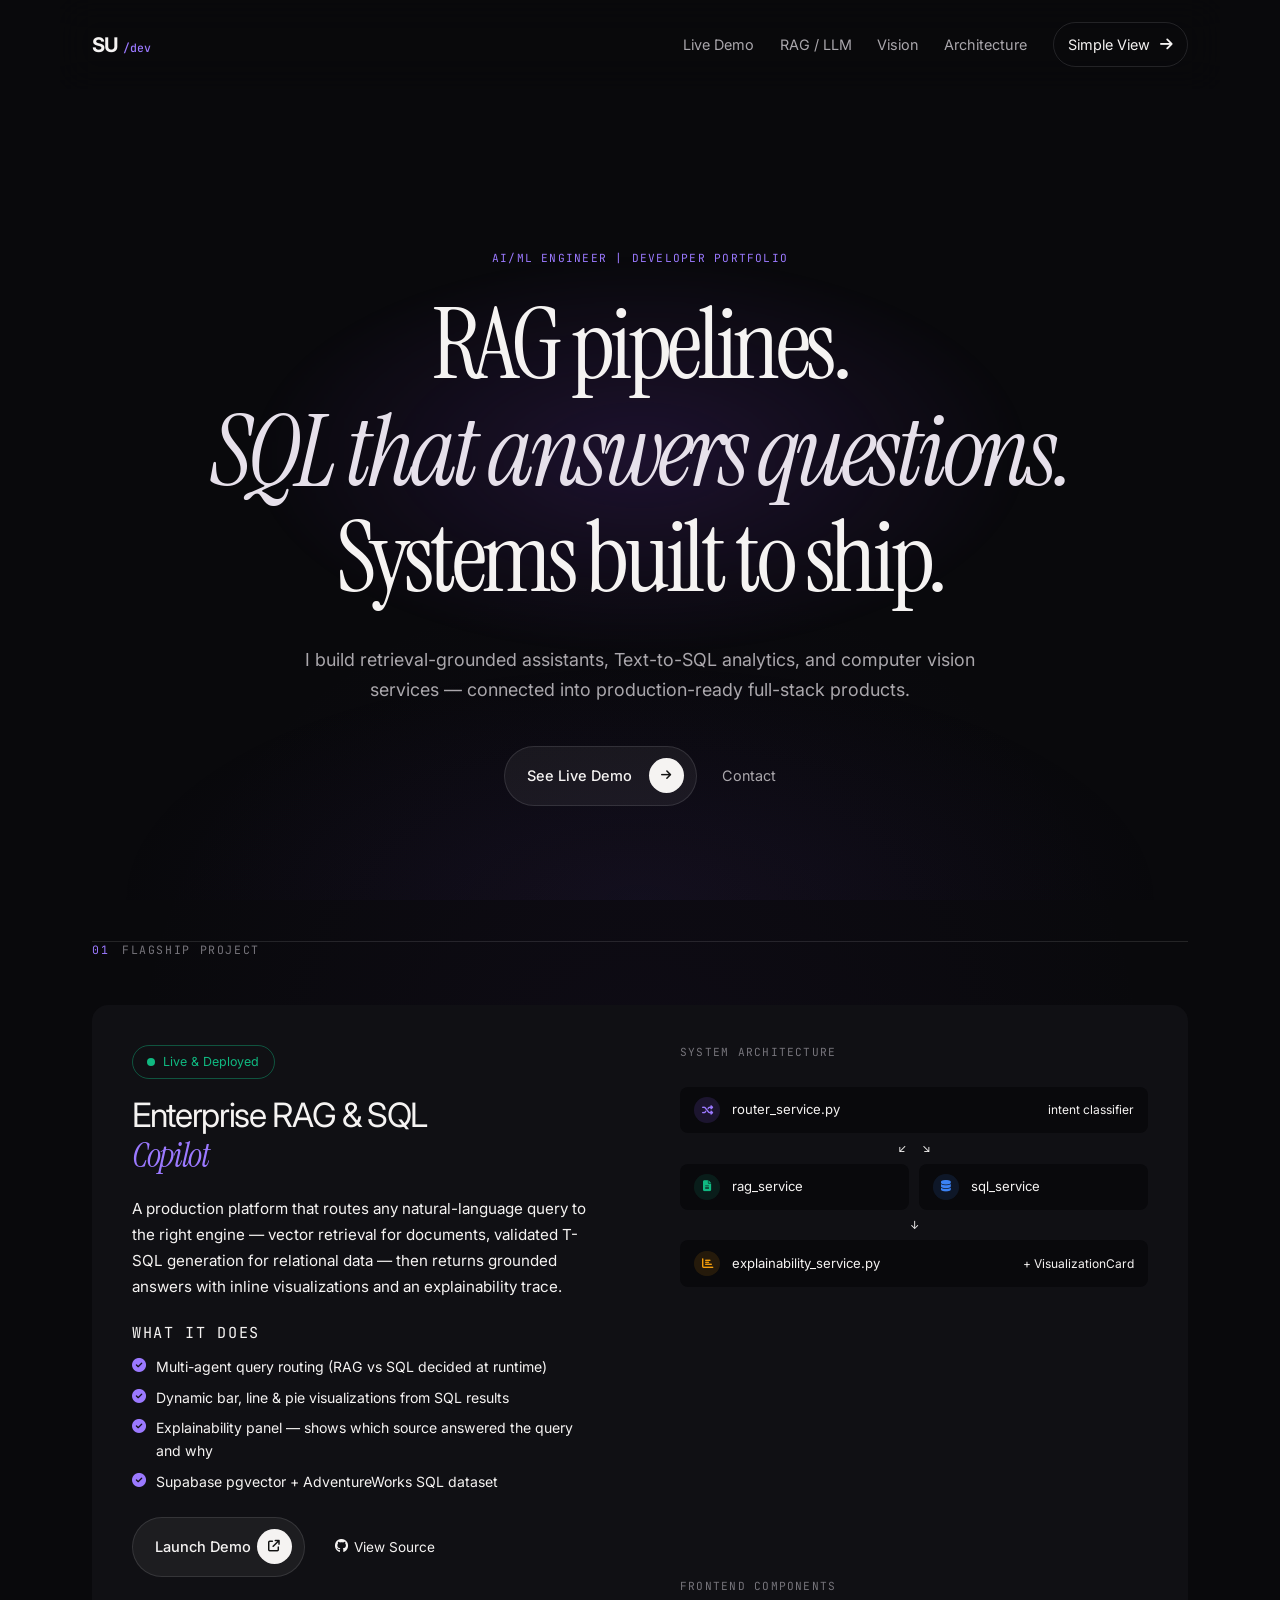
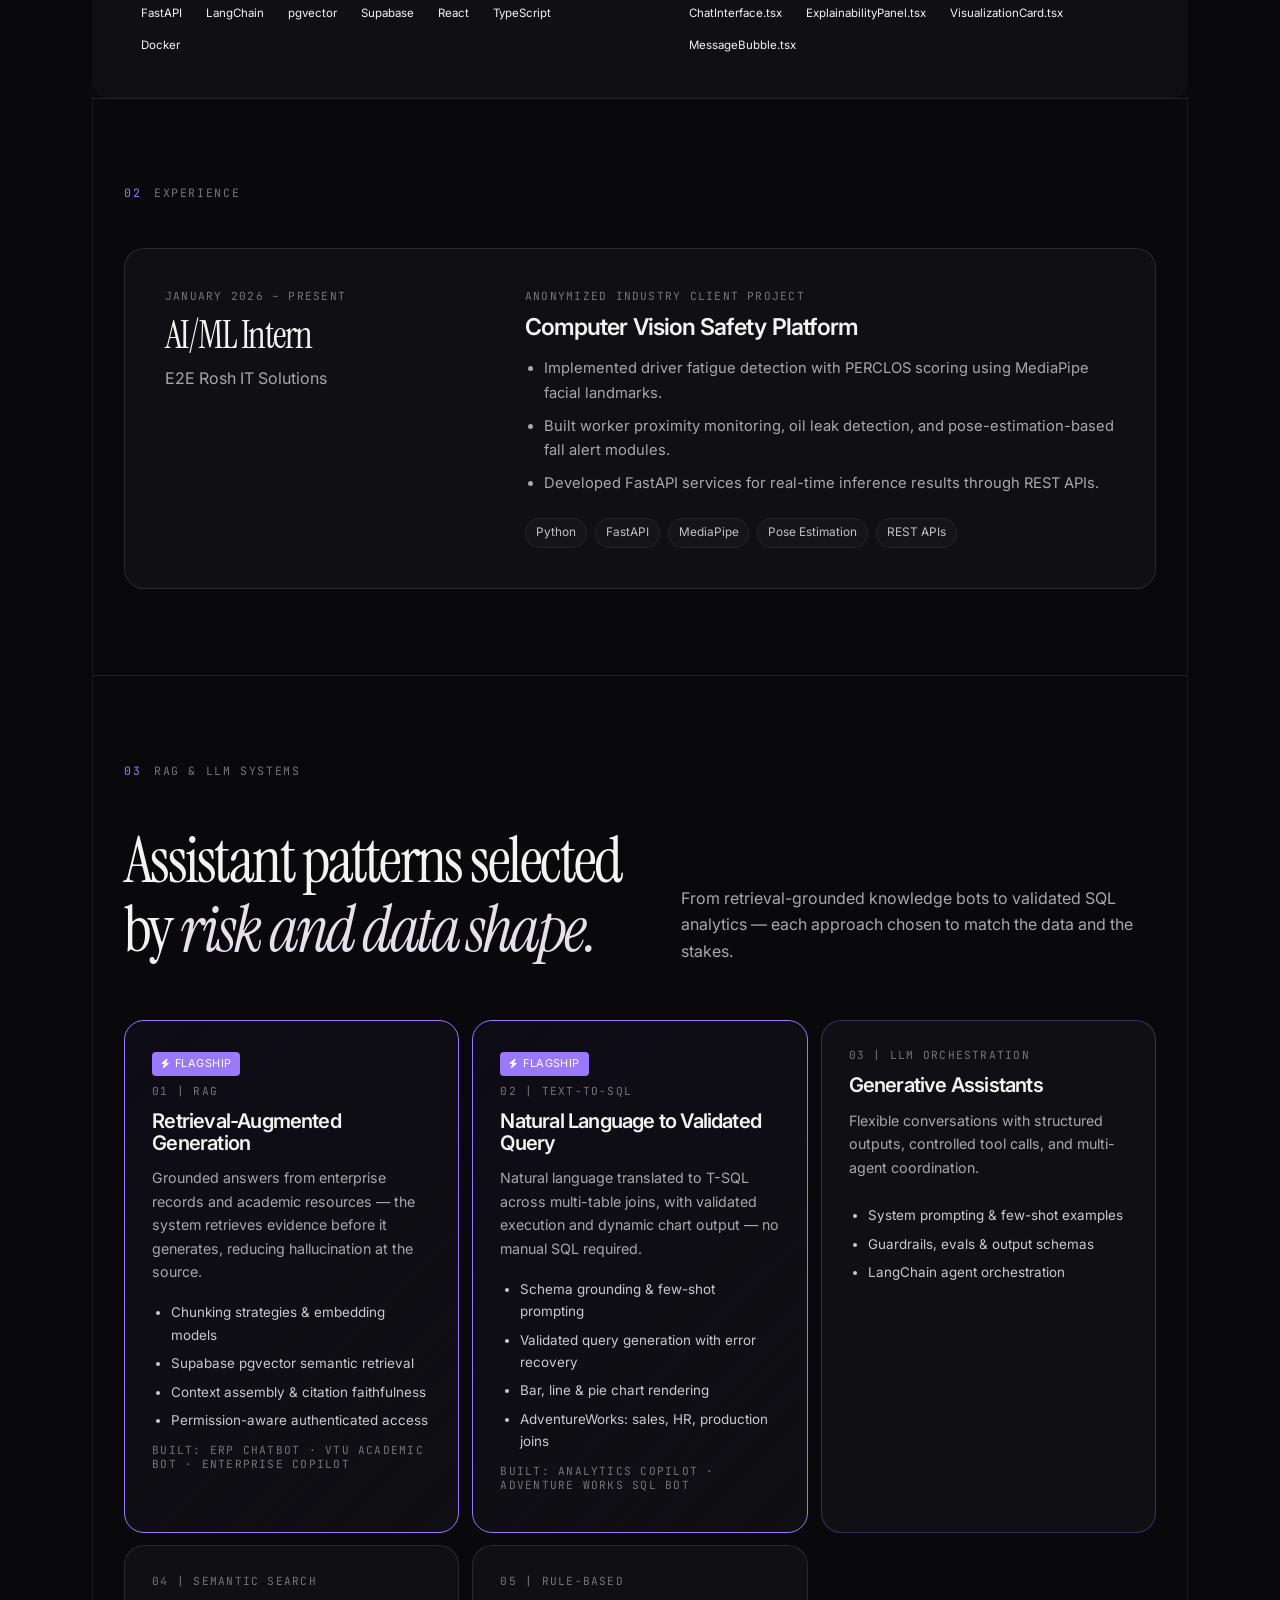
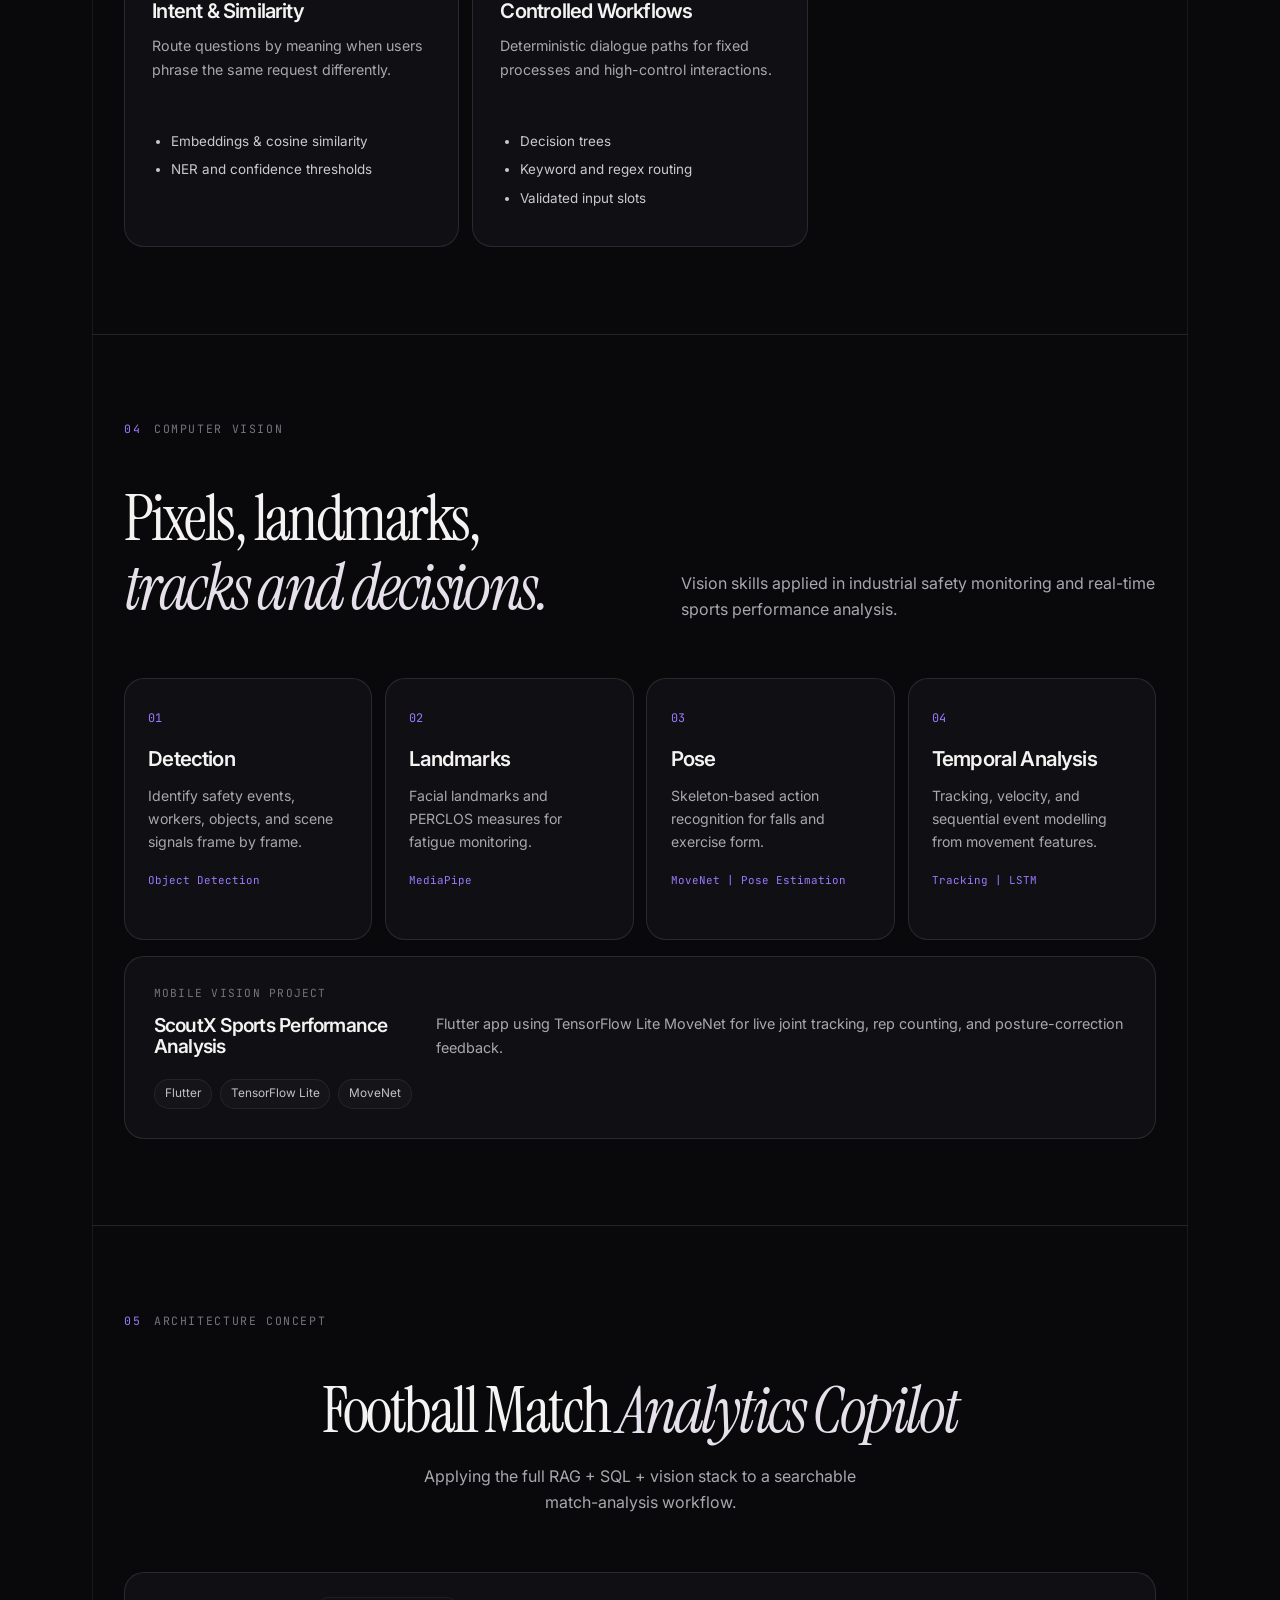
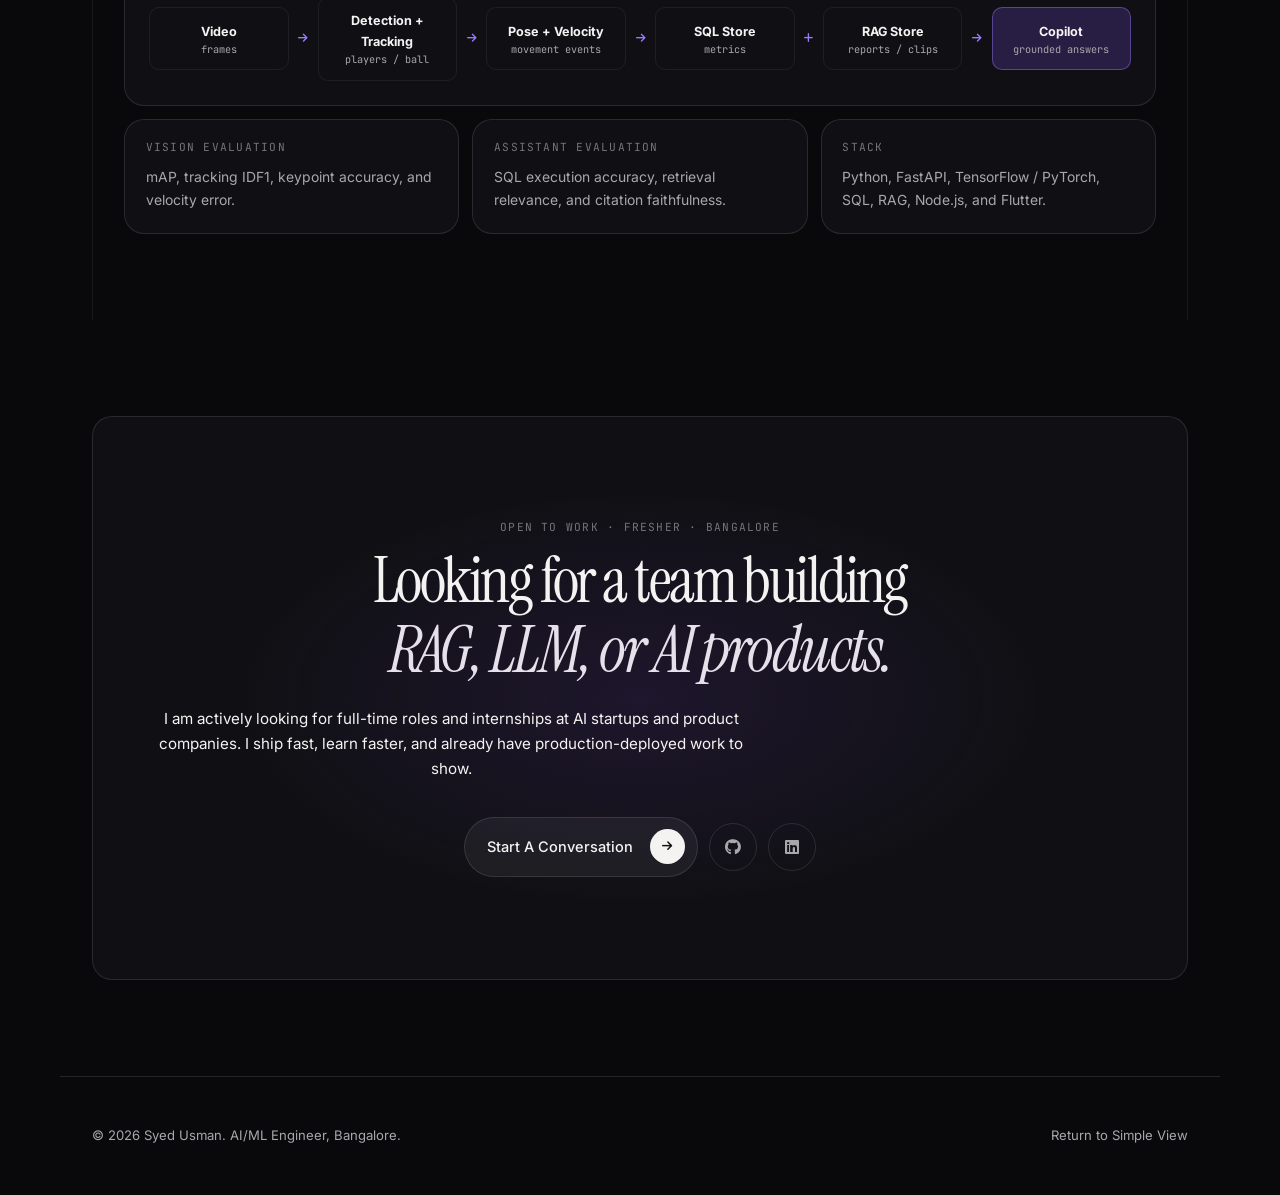
==== commit 459231d0: "Update technical.html" ====
--- a/technical.html
+++ b/technical.html
@@ -1,196 +1,548 @@
 <!DOCTYPE html>
 <html lang="en">
-  <head>
-    <meta charset="UTF-8" />
-    <meta name="viewport" content="width=device-width, initial-scale=1.0" />
-    <title>Syed Usman | Developer Portfolio</title>
-    <meta
-      name="description"
-      content="Developer-facing AI/ML portfolio for Syed Usman: computer vision, RAG, Text-to-SQL, LLM systems, and full-stack ML engineering."
-    />
-    <link rel="preconnect" href="https://fonts.googleapis.com" />
-    <link rel="preconnect" href="https://fonts.gstatic.com" crossorigin />
-    <link
-      href="https://fonts.googleapis.com/css2?family=Instrument+Serif:ital@0;1&family=Inter:wght@400;500;600;700&family=JetBrains+Mono:wght@400;500&display=swap"
-      rel="stylesheet"
-    />
-    <link
-      rel="stylesheet"
-      href="https://cdnjs.cloudflare.com/ajax/libs/font-awesome/6.5.1/css/all.min.css"
-      integrity="sha512-DTOQO9RWCH3ppGqcWaEA1BIZOC6xxalwEsw9c2QQeAIftl+Vegovlnee1c9QX4TctnWMn13TZye+giMm8e2LwA=="
-      crossorigin="anonymous"
-      referrerpolicy="no-referrer"
-    />
-    <link rel="stylesheet" href="styles.css" />
-  </head>
-  <body class="technical-page">
-    <header class="site-header">
-      <a class="mark" href="#hero" aria-label="Syed Usman developer home">SU<span>/dev</span></a>
-      <nav class="site-nav" aria-label="Primary navigation">
-        <button class="nav-toggle" aria-controls="primary-navigation" aria-expanded="false">
-          <span class="sr-only">Toggle navigation</span>
-          <span></span><span></span><span></span>
-        </button>
-        <ul id="primary-navigation">
-          <li><a href="#experience">Experience</a></li>
-          <li><a href="#nlp">NLP / LLM</a></li>
-          <li><a href="#vision">Vision</a></li>
-          <li><a href="#build">Architecture</a></li>
-          <li><a class="route-pill" href="index.html">Simple View <i class="fa-solid fa-arrow-right"></i></a></li>
-        </ul>
-      </nav>
-    </header>
-
-    <main>
-      <section id="hero" class="hero-editorial developer-hero section">
-        <div class="hero-orbit" aria-hidden="true"></div>
-        <p class="mono-label hero-label">AI/ML Engineer | Developer Portfolio</p>
-        <h1>Models that observe.<br /><em>Systems that answer with context.</em></h1>
-        <p class="intro">
-          I build CV inference services, retrieval-grounded assistants, Text-to-SQL
-          analytics, and full-stack products around them.
+<head>
+<meta charset="UTF-8" />
+<meta name="viewport" content="width=device-width, initial-scale=1.0" />
+<title>Syed Usman | Developer Portfolio</title>
+<meta
+  name="description"
+  content="Developer-facing AI/ML portfolio for Syed Usman: RAG pipelines, Text-to-SQL, multi-agent systems, LLM orchestration, and computer vision."
+/>
+<link rel="preconnect" href="https://fonts.googleapis.com" />
+<link rel="preconnect" href="https://fonts.gstatic.com" crossorigin />
+<link
+  href="https://fonts.googleapis.com/css2?family=Instrument+Serif:ital@0;1&family=Inter:wght@400;500;600;700&family=JetBrains+Mono:wght@400;500&display=swap"
+  rel="stylesheet"
+/>
+<link
+  rel="stylesheet"
+  href="https://cdnjs.cloudflare.com/ajax/libs/font-awesome/6.5.1/css/all.min.css"
+  integrity="sha512-DTOQO9RWCH3ppGqcWaEA1BIZOC6xxalwEsw9c2QQeAIftl+Vegovlnee1c9QX4TctnWMn13TZye+giMm8e2LwA=="
+  crossorigin="anonymous"
+  referrerpolicy="no-referrer"
+/>
+<link rel="stylesheet" href="styles.css" />
+
+<!-- Extra styles scoped only to the new flagship demo card and stack table -->
+<style>
+  /* ── Flagship demo card ─────────────────────────────────────── */
+  .flagship-section {
+    padding: var(--space-xl) var(--space-lg);
+  }
+
+  .flagship-card {
+    background: var(--surface);
+    border: 1px solid var(--border);
+    border-radius: 1rem;
+    overflow: hidden;
+    display: grid;
+    grid-template-columns: 1fr 1fr;
+    gap: 0;
+  }
+
+  @media (max-width: 820px) {
+    .flagship-card { grid-template-columns: 1fr; }
+  }
+
+  .flagship-info {
+    padding: 2.5rem;
+    display: flex;
+    flex-direction: column;
+    gap: 1.25rem;
+    border-right: 1px solid var(--border);
+  }
+
+  @media (max-width: 820px) {
+    .flagship-info { border-right: none; border-bottom: 1px solid var(--border); }
+  }
+
+  .flagship-info h2 {
+    font-family: var(--font-serif);
+    font-size: clamp(1.5rem, 3vw, 2.1rem);
+    line-height: 1.2;
+    margin: 0;
+  }
+
+  .flagship-info h2 em { font-style: italic; color: var(--violet); }
+
+  .flagship-info p {
+    color: var(--text-muted);
+    font-size: 0.95rem;
+    line-height: 1.7;
+    margin: 0;
+  }
+
+  .flagship-actions {
+    display: flex;
+    flex-wrap: wrap;
+    gap: 0.75rem;
+    margin-top: 0.25rem;
+  }
+
+  .flagship-actions .button {
+    display: inline-flex;
+    align-items: center;
+    gap: 0.4rem;
+  }
+
+  .flagship-actions .ghost-button {
+    display: inline-flex;
+    align-items: center;
+    gap: 0.4rem;
+    padding: 0.6rem 1.1rem;
+    border: 1px solid var(--border);
+    border-radius: 0.375rem;
+    font-size: 0.85rem;
+    color: var(--text);
+    text-decoration: none;
+    transition: border-color 0.2s, color 0.2s;
+  }
+
+  .flagship-actions .ghost-button:hover {
+    border-color: var(--violet);
+    color: var(--violet);
+  }
+
+  /* Architecture diagram inside flagship */
+  .flagship-arch {
+    padding: 2.5rem;
+    display: flex;
+    flex-direction: column;
+    gap: 1.5rem;
+  }
+
+  .flagship-arch .mono-label { margin-bottom: 0.25rem; }
+
+  .arch-flow {
+    display: flex;
+    flex-direction: column;
+    gap: 0.6rem;
+  }
+
+  .arch-node {
+    display: flex;
+    align-items: center;
+    gap: 0.75rem;
+    padding: 0.65rem 0.9rem;
+    background: var(--bg);
+    border: 1px solid var(--border);
+    border-radius: 0.5rem;
+    font-size: 0.82rem;
+    font-family: var(--font-mono);
+  }
+
+  .arch-node .node-icon {
+    width: 1.6rem;
+    height: 1.6rem;
+    border-radius: 50%;
+    display: flex;
+    align-items: center;
+    justify-content: center;
+    font-size: 0.7rem;
+    flex-shrink: 0;
+  }
+
+  .arch-node.router .node-icon { background: rgba(139,92,246,0.15); color: var(--violet); }
+  .arch-node.rag    .node-icon { background: rgba(16,185,129,0.12); color: #10b981; }
+  .arch-node.sql    .node-icon { background: rgba(59,130,246,0.12); color: #3b82f6; }
+  .arch-node.out    .node-icon { background: rgba(245,158,11,0.12);  color: #f59e0b; }
+
+  .arch-node span.label { color: var(--text); }
+  .arch-node span.sub   { color: var(--text-muted); margin-left: auto; font-size: 0.75rem; }
+
+  .arch-arrow {
+    text-align: center;
+    color: var(--text-muted);
+    font-size: 0.7rem;
+    line-height: 1;
+  }
+
+  .stack-chips {
+    display: flex;
+    flex-wrap: wrap;
+    gap: 0.4rem;
+    margin-top: 0.25rem;
+  }
+
+  .stack-chips span {
+    font-family: var(--font-mono);
+    font-size: 0.72rem;
+    padding: 0.2rem 0.55rem;
+    border: 1px solid var(--border);
+    border-radius: 0.25rem;
+    color: var(--text-muted);
+  }
+
+  /* ── Elevated method cards ─────────────────────────────────── */
+  .method-grid .flagship-method {
+    border-color: var(--violet);
+    background: linear-gradient(135deg, rgba(139,92,246,0.04) 0%, var(--surface) 100%);
+  }
+
+  .flagship-method .demo-badge {
+    display: inline-flex;
+    align-items: center;
+    gap: 0.35rem;
+    background: var(--violet);
+    color: #fff;
+    font-size: 0.68rem;
+    font-family: var(--font-mono);
+    padding: 0.2rem 0.55rem;
+    border-radius: 0.25rem;
+    margin-bottom: 0.5rem;
+    letter-spacing: 0.04em;
+    text-transform: uppercase;
+  }
+
+  .flagship-method .demo-badge i { font-size: 0.6rem; }
+
+  /* ── Open to work banner ───────────────────────────────────── */
+  .otw-banner {
+    display: inline-flex;
+    align-items: center;
+    gap: 0.5rem;
+    padding: 0.35rem 0.9rem;
+    border: 1px solid rgba(16,185,129,0.4);
+    border-radius: 2rem;
+    font-size: 0.78rem;
+    font-family: var(--font-mono);
+    color: #10b981;
+    margin-bottom: 1rem;
+  }
+
+  .otw-banner::before {
+    content: '';
+    width: 0.5rem;
+    height: 0.5rem;
+    border-radius: 50%;
+    background: #10b981;
+    animation: pulse 2s infinite;
+  }
+
+  @keyframes pulse {
+    0%, 100% { opacity: 1; }
+    50%       { opacity: 0.3; }
+  }
+</style>
+</head>
+
+<body class="technical-page">
+
+<header class="site-header">
+  <a class="mark" href="#hero" aria-label="Syed Usman developer home">SU<span>/dev</span></a>
+  <nav class="site-nav" aria-label="Primary navigation">
+    <button class="nav-toggle" aria-controls="primary-navigation" aria-expanded="false">
+      <span class="sr-only">Toggle navigation</span>
+      <span></span><span></span><span></span>
+    </button>
+    <ul id="primary-navigation">
+      <li><a href="#demo">Live Demo</a></li>
+      <li><a href="#nlp">RAG / LLM</a></li>
+      <li><a href="#vision">Vision</a></li>
+      <li><a href="#build">Architecture</a></li>
+      <li><a class="route-pill" href="index.html">Simple View <i class="fa-solid fa-arrow-right"></i></a></li>
+    </ul>
+  </nav>
+</header>
+
+<main>
+
+  <!-- ── HERO ──────────────────────────────────────────────────── -->
+  <section id="hero" class="hero-editorial developer-hero section">
+    <div class="hero-orbit" aria-hidden="true"></div>
+    <p class="mono-label hero-label">AI/ML Engineer | Developer Portfolio</p>
+    <h1>RAG pipelines.<br /><em>SQL that answers questions.</em><br />Systems built to ship.</h1>
+    <p class="intro">
+      I build retrieval-grounded assistants, Text-to-SQL analytics, and computer vision
+      services — connected into production-ready full-stack products.
+    </p>
+    <div class="hero-actions">
+      <a class="button" href="#demo">See Live Demo <i class="fa-solid fa-arrow-right"></i></a>
+      <a class="inline-link" href="mailto:syed18usman18@gmail.com">Contact</a>
+    </div>
+  </section>
+
+  <!-- ── FLAGSHIP LIVE DEMO ─────────────────────────────────────── -->
+  <section id="demo" class="flagship-section section">
+    <div class="section-label"><span>01</span> Flagship Project</div>
+
+    <div class="flagship-card">
+
+      <!-- Left: description -->
+      <div class="flagship-info">
+        <div>
+          <div class="otw-banner">Live &amp; Deployed</div>
+          <h2>Enterprise RAG &amp; SQL<br /><em>Copilot</em></h2>
+        </div>
+
+        <p>
+          A production platform that routes any natural-language query to the right
+          engine — vector retrieval for documents, validated T-SQL generation for relational
+          data — then returns grounded answers with inline visualizations and an
+          explainability trace.
         </p>
-        <div class="hero-actions">
-          <a class="button" href="#experience">Inspect Work <i class="fa-solid fa-arrow-right"></i></a>
-          <a class="inline-link" href="mailto:syed18usman18@gmail.com">Contact</a>
-        </div>
-      </section>
-
-      <section id="experience" class="framed-section section">
-        <div class="section-label"><span>01</span> Experience</div>
-        <div class="experience-card">
-          <div class="experience-title">
-            <p class="mono-label">January 2026 - Present</p>
-            <h2>AI/ML Intern</h2>
-            <p>E2E Rosh IT Solutions</p>
+
+        <div>
+          <p class="mono-label" style="margin-bottom: 0.6rem;">What it does</p>
+          <ul style="list-style: none; padding: 0; margin: 0; display: flex; flex-direction: column; gap: 0.45rem;">
+            <li style="display: flex; gap: 0.6rem; align-items: flex-start; font-size: 0.88rem; color: var(--text-muted);">
+              <i class="fa-solid fa-circle-check" style="color: var(--violet); margin-top: 0.2rem; flex-shrink: 0;"></i>
+              Multi-agent query routing (RAG vs SQL decided at runtime)
+            </li>
+            <li style="display: flex; gap: 0.6rem; align-items: flex-start; font-size: 0.88rem; color: var(--text-muted);">
+              <i class="fa-solid fa-circle-check" style="color: var(--violet); margin-top: 0.2rem; flex-shrink: 0;"></i>
+              Dynamic bar, line &amp; pie visualizations from SQL results
+            </li>
+            <li style="display: flex; gap: 0.6rem; align-items: flex-start; font-size: 0.88rem; color: var(--text-muted);">
+              <i class="fa-solid fa-circle-check" style="color: var(--violet); margin-top: 0.2rem; flex-shrink: 0;"></i>
+              Explainability panel — shows which source answered the query and why
+            </li>
+            <li style="display: flex; gap: 0.6rem; align-items: flex-start; font-size: 0.88rem; color: var(--text-muted);">
+              <i class="fa-solid fa-circle-check" style="color: var(--violet); margin-top: 0.2rem; flex-shrink: 0;"></i>
+              Supabase pgvector + AdventureWorks SQL dataset
+            </li>
+          </ul>
+        </div>
+
+        <div class="flagship-actions">
+          <a class="button" href="https://rag-demo-kip2vshe8-syed12.vercel.app/" target="_blank" rel="noopener noreferrer">
+            Launch Demo <i class="fa-solid fa-arrow-up-right-from-square"></i>
+          </a>
+          <a class="ghost-button" href="https://github.com/syedusman-create/RAGDemo" target="_blank" rel="noopener noreferrer">
+            <i class="fa-brands fa-github"></i> View Source
+          </a>
+        </div>
+
+        <div class="stack-chips">
+          <span>FastAPI</span><span>LangChain</span><span>pgvector</span><span>Supabase</span>
+          <span>React</span><span>TypeScript</span><span>Docker</span>
+        </div>
+      </div>
+
+      <!-- Right: architecture diagram -->
+      <div class="flagship-arch">
+        <p class="mono-label">System Architecture</p>
+
+        <div class="arch-flow">
+          <div class="arch-node router">
+            <span class="node-icon"><i class="fa-solid fa-shuffle"></i></span>
+            <span class="label">router_service.py</span>
+            <span class="sub">intent classifier</span>
           </div>
-          <div class="experience-detail">
-            <p class="mono-label">Anonymized Industry Client Project</p>
-            <h3>Computer Vision Safety Platform</h3>
-            <ul>
-              <li>Implemented driver fatigue detection with PERCLOS scoring using MediaPipe facial landmarks.</li>
-              <li>Built worker proximity monitoring, oil leak detection, and pose-estimation-based fall alert modules.</li>
-              <li>Developed FastAPI services for real-time inference results through REST APIs.</li>
-            </ul>
-            <div class="chip-row">
-              <span>Python</span><span>FastAPI</span><span>MediaPipe</span><span>Pose Estimation</span><span>REST APIs</span>
+
+          <div class="arch-arrow">↙ &nbsp;&nbsp;&nbsp; ↘</div>
+
+          <div style="display: grid; grid-template-columns: 1fr 1fr; gap: 0.6rem;">
+            <div class="arch-node rag">
+              <span class="node-icon"><i class="fa-solid fa-file-lines"></i></span>
+              <span class="label">rag_service</span>
+            </div>
+            <div class="arch-node sql">
+              <span class="node-icon"><i class="fa-solid fa-database"></i></span>
+              <span class="label">sql_service</span>
             </div>
           </div>
-        </div>
-      </section>
-
-      <section id="nlp" class="framed-section section">
-        <div class="section-label"><span>02</span> Conversational Systems</div>
-        <div class="section-heading split">
-          <h2>Assistant patterns selected by <em>risk and data shape.</em></h2>
-          <p>From strict intent flows to retrieved context and validated database queries.</p>
-        </div>
-        <div class="method-grid">
-          <article>
-            <p class="mono-label">01 | Rule Based</p>
-            <h3>Controlled Workflows</h3>
-            <p>Deterministic dialogue paths for fixed processes and high-control interactions.</p>
-            <ul><li>Decision trees</li><li>Keyword and regex routing</li><li>Validated input slots</li></ul>
-          </article>
-          <article>
-            <p class="mono-label">02 | Semantic</p>
-            <h3>Intent and Similarity</h3>
-            <p>Route questions by meaning when users phrase the same request differently.</p>
-            <ul><li>Embeddings</li><li>Cosine similarity</li><li>NER and confidence thresholds</li></ul>
-          </article>
-          <article>
-            <p class="mono-label">03 | LLM</p>
-            <h3>Generative Assistants</h3>
-            <p>Flexible conversations with structured outputs and controlled tool calls.</p>
-            <ul><li>System prompting</li><li>Few-shot examples</li><li>Guardrails and evals</li></ul>
-          </article>
-          <article class="highlight-method">
-            <p class="mono-label">04 | Text-to-SQL</p>
-            <h3>Adventure Works Analytics Bot</h3>
-            <p>Natural language to T-SQL across sales, HR, and production joins, with bar, line, and pie chart output.</p>
-            <ul><li>Schema grounding</li><li>Validated query generation</li><li>Business visualisation</li></ul>
-          </article>
-          <article class="highlight-method">
-            <p class="mono-label">05 | RAG</p>
-            <h3>ERP and VTU Knowledge Bots</h3>
-            <p>Grounded answers for enterprise records and academic resources using retrieved context.</p>
-            <ul><li>Chunking and embeddings</li><li>Context assembly</li><li>Permission-aware or authenticated access</li></ul>
-          </article>
-          <article class="highlight-method">
-            <p class="mono-label">06 | Unified Copilot [Live]</p>
-            <h3>Enterprise RAG &amp; SQL Copilot</h3>
-            <p>Production platform combining RAG and Text-to-SQL with multi-agent query routing, visualizations, and explainability.</p>
-            <ul>
-              <li><a href="https://rag-demo-kip2vshe8-syed12.vercel.app/" target="_blank" rel="noopener noreferrer" style="color: var(--violet); text-decoration: underline; font-weight: 500;">Launch Live Demo <i class="fa-solid fa-arrow-up-right-from-square" style="font-size: 0.72rem; margin-left: 0.15rem;"></i></a></li>
-              <li>Supabase pgvector / LangChain</li>
-              <li>React / TypeScript / FastAPI</li>
-            </ul>
-          </article>
-        </div>
-      </section>
-
-      <section id="vision" class="framed-section section">
-        <div class="section-label"><span>03</span> Computer Vision</div>
-        <div class="section-heading split">
-          <h2>Pixels, landmarks,<br /><em>tracks and decisions.</em></h2>
-          <p>Vision skills used in safety monitoring and real-time sports performance analysis.</p>
-        </div>
-        <div class="pipeline-grid">
-          <article><span>01</span><h3>Detection</h3><p>Identify safety events, workers, objects, and scene signals frame by frame.</p><small>Object Detection</small></article>
-          <article><span>02</span><h3>Landmarks</h3><p>Use facial landmarks and PERCLOS measures for fatigue monitoring.</p><small>MediaPipe</small></article>
-          <article><span>03</span><h3>Pose</h3><p>Skeleton-based action recognition for falls and exercise form assessment.</p><small>MoveNet | Pose Estimation</small></article>
-          <article><span>04</span><h3>Temporal Analysis</h3><p>Extend movement features into tracking, velocity, and sequential event modelling.</p><small>Tracking | LSTM</small></article>
-        </div>
-        <article class="resume-project">
-          <p class="mono-label">Mobile Vision Project</p>
-          <h3>ScoutX Sports Performance Analysis</h3>
-          <p>Flutter app using TensorFlow Lite MoveNet for live joint tracking, repetition counting, and posture-correction feedback.</p>
-          <div class="chip-row"><span>Flutter</span><span>TensorFlow Lite</span><span>MoveNet</span></div>
-        </article>
-      </section>
-
-      <section id="build" class="framed-section section architecture-section">
-        <div class="section-label"><span>04</span> Architecture Concept</div>
-        <div class="section-heading centered">
-          <h2>Football Match <em>Analytics Copilot</em></h2>
-          <p>Applying the assistant and vision toolset to one searchable match-analysis workflow.</p>
-        </div>
-        <div class="architecture-flow">
-          <div><strong>Video</strong><span>frames</span></div>
-          <i class="fa-solid fa-arrow-right"></i>
-          <div><strong>Detection + Tracking</strong><span>players / ball</span></div>
-          <i class="fa-solid fa-arrow-right"></i>
-          <div><strong>Pose + Velocity</strong><span>movement events</span></div>
-          <i class="fa-solid fa-arrow-right"></i>
-          <div><strong>SQL Store</strong><span>metrics</span></div>
-          <i class="fa-solid fa-plus"></i>
-          <div><strong>RAG Store</strong><span>reports / clips</span></div>
-          <i class="fa-solid fa-arrow-right"></i>
-          <div class="active"><strong>Copilot</strong><span>grounded answers</span></div>
-        </div>
-        <div class="evaluation-grid">
-          <article><p class="mono-label">Vision Evaluation</p><p>mAP, tracking IDF1, keypoint accuracy, and velocity error.</p></article>
-          <article><p class="mono-label">Assistant Evaluation</p><p>SQL execution accuracy, retrieval relevance, and citation faithfulness.</p></article>
-          <article><p class="mono-label">Stack</p><p>Python, FastAPI, TensorFlow / PyTorch, SQL, RAG, Node.js, and Flutter.</p></article>
-        </div>
-      </section>
-
-      <section class="section closing-section">
-        <div class="closing-card">
-          <p class="mono-label">Build Together</p>
-          <h2>Have a model idea or a product problem?<br /><em>Let us turn it into a system.</em></h2>
-          <div class="closing-actions">
-            <a class="button" href="mailto:syed18usman18@gmail.com">Start A Conversation <i class="fa-solid fa-arrow-right"></i></a>
-            <a href="https://github.com/syedusman-create" aria-label="GitHub"><i class="fa-brands fa-github"></i></a>
-            <a href="https://www.linkedin.com/in/syed-usman-8a0903372" aria-label="LinkedIn"><i class="fa-brands fa-linkedin"></i></a>
+
+          <div class="arch-arrow">↓</div>
+
+          <div class="arch-node out">
+            <span class="node-icon"><i class="fa-solid fa-chart-bar"></i></span>
+            <span class="label">explainability_service.py</span>
+            <span class="sub">+ VisualizationCard</span>
           </div>
         </div>
-      </section>
-    </main>
-    <footer class="site-footer compact-footer">
-      <p>&copy; <span id="year"></span> Syed Usman. AI/ML Engineer, Bangalore.</p>
-      <a href="index.html">Return to Simple View</a>
-    </footer>
-    <script src="script.js"></script>
-  </body>
+
+        <div style="margin-top: auto;">
+          <p class="mono-label" style="margin-bottom: 0.5rem;">Frontend components</p>
+          <div class="stack-chips">
+            <span>ChatInterface.tsx</span>
+            <span>ExplainabilityPanel.tsx</span>
+            <span>VisualizationCard.tsx</span>
+            <span>MessageBubble.tsx</span>
+          </div>
+        </div>
+      </div>
+
+    </div>
+  </section>
+
+  <!-- ── EXPERIENCE ─────────────────────────────────────────────── -->
+  <section id="experience" class="framed-section section">
+    <div class="section-label"><span>02</span> Experience</div>
+    <div class="experience-card">
+      <div class="experience-title">
+        <p class="mono-label">January 2026 – Present</p>
+        <h2>AI/ML Intern</h2>
+        <p>E2E Rosh IT Solutions</p>
+      </div>
+      <div class="experience-detail">
+        <p class="mono-label">Anonymized Industry Client Project</p>
+        <h3>Computer Vision Safety Platform</h3>
+        <ul>
+          <li>Implemented driver fatigue detection with PERCLOS scoring using MediaPipe facial landmarks.</li>
+          <li>Built worker proximity monitoring, oil leak detection, and pose-estimation-based fall alert modules.</li>
+          <li>Developed FastAPI services for real-time inference results through REST APIs.</li>
+        </ul>
+        <div class="chip-row">
+          <span>Python</span><span>FastAPI</span><span>MediaPipe</span><span>Pose Estimation</span><span>REST APIs</span>
+        </div>
+      </div>
+    </div>
+  </section>
+
+  <!-- ── RAG / LLM SYSTEMS ──────────────────────────────────────── -->
+  <section id="nlp" class="framed-section section">
+    <div class="section-label"><span>03</span> RAG &amp; LLM Systems</div>
+    <div class="section-heading split">
+      <h2>Assistant patterns selected by <em>risk and data shape.</em></h2>
+      <p>From retrieval-grounded knowledge bots to validated SQL analytics — each approach chosen to match the data and the stakes.</p>
+    </div>
+
+    <div class="method-grid">
+
+      <!-- RAG — top, flagship -->
+      <article class="highlight-method flagship-method">
+        <div class="demo-badge"><i class="fa-solid fa-bolt"></i> Flagship</div>
+        <p class="mono-label">01 | RAG</p>
+        <h3>Retrieval-Augmented Generation</h3>
+        <p>Grounded answers from enterprise records and academic resources — the system retrieves evidence before it generates, reducing hallucination at the source.</p>
+        <ul>
+          <li>Chunking strategies &amp; embedding models</li>
+          <li>Supabase pgvector semantic retrieval</li>
+          <li>Context assembly &amp; citation faithfulness</li>
+          <li>Permission-aware authenticated access</li>
+        </ul>
+        <p class="mono-label" style="margin-top: 0.75rem;">Built: ERP Chatbot · VTU Academic Bot · Enterprise Copilot</p>
+      </article>
+
+      <!-- Text-to-SQL — top, flagship -->
+      <article class="highlight-method flagship-method">
+        <div class="demo-badge"><i class="fa-solid fa-bolt"></i> Flagship</div>
+        <p class="mono-label">02 | Text-to-SQL</p>
+        <h3>Natural Language to Validated Query</h3>
+        <p>Natural language translated to T-SQL across multi-table joins, with validated execution and dynamic chart output — no manual SQL required.</p>
+        <ul>
+          <li>Schema grounding &amp; few-shot prompting</li>
+          <li>Validated query generation with error recovery</li>
+          <li>Bar, line &amp; pie chart rendering</li>
+          <li>AdventureWorks: sales, HR, production joins</li>
+        </ul>
+        <p class="mono-label" style="margin-top: 0.75rem;">Built: Analytics Copilot · Adventure Works SQL Bot</p>
+      </article>
+
+      <!-- LLM -->
+      <article class="highlight-method">
+        <p class="mono-label">03 | LLM Orchestration</p>
+        <h3>Generative Assistants</h3>
+        <p>Flexible conversations with structured outputs, controlled tool calls, and multi-agent coordination.</p>
+        <ul>
+          <li>System prompting &amp; few-shot examples</li>
+          <li>Guardrails, evals &amp; output schemas</li>
+          <li>LangChain agent orchestration</li>
+        </ul>
+      </article>
+
+      <!-- Semantic -->
+      <article>
+        <p class="mono-label">04 | Semantic Search</p>
+        <h3>Intent &amp; Similarity</h3>
+        <p>Route questions by meaning when users phrase the same request differently.</p>
+        <ul>
+          <li>Embeddings &amp; cosine similarity</li>
+          <li>NER and confidence thresholds</li>
+        </ul>
+      </article>
+
+      <!-- Rule-based -->
+      <article>
+        <p class="mono-label">05 | Rule-Based</p>
+        <h3>Controlled Workflows</h3>
+        <p>Deterministic dialogue paths for fixed processes and high-control interactions.</p>
+        <ul>
+          <li>Decision trees</li>
+          <li>Keyword and regex routing</li>
+          <li>Validated input slots</li>
+        </ul>
+      </article>
+
+    </div>
+  </section>
+
+  <!-- ── COMPUTER VISION ────────────────────────────────────────── -->
+  <section id="vision" class="framed-section section">
+    <div class="section-label"><span>04</span> Computer Vision</div>
+    <div class="section-heading split">
+      <h2>Pixels, landmarks,<br /><em>tracks and decisions.</em></h2>
+      <p>Vision skills applied in industrial safety monitoring and real-time sports performance analysis.</p>
+    </div>
+
+    <div class="pipeline-grid">
+      <article><span>01</span><h3>Detection</h3><p>Identify safety events, workers, objects, and scene signals frame by frame.</p><small>Object Detection</small></article>
+      <article><span>02</span><h3>Landmarks</h3><p>Facial landmarks and PERCLOS measures for fatigue monitoring.</p><small>MediaPipe</small></article>
+      <article><span>03</span><h3>Pose</h3><p>Skeleton-based action recognition for falls and exercise form.</p><small>MoveNet | Pose Estimation</small></article>
+      <article><span>04</span><h3>Temporal Analysis</h3><p>Tracking, velocity, and sequential event modelling from movement features.</p><small>Tracking | LSTM</small></article>
+    </div>
+
+    <article class="resume-project">
+      <p class="mono-label">Mobile Vision Project</p>
+      <h3>ScoutX Sports Performance Analysis</h3>
+      <p>Flutter app using TensorFlow Lite MoveNet for live joint tracking, rep counting, and posture-correction feedback.</p>
+      <div class="chip-row"><span>Flutter</span><span>TensorFlow Lite</span><span>MoveNet</span></div>
+    </article>
+  </section>
+
+  <!-- ── ARCHITECTURE CONCEPT ───────────────────────────────────── -->
+  <section id="build" class="framed-section section architecture-section">
+    <div class="section-label"><span>05</span> Architecture Concept</div>
+    <div class="section-heading centered">
+      <h2>Football Match <em>Analytics Copilot</em></h2>
+      <p>Applying the full RAG + SQL + vision stack to a searchable match-analysis workflow.</p>
+    </div>
+
+    <div class="architecture-flow">
+      <div><strong>Video</strong><span>frames</span></div>
+      <i class="fa-solid fa-arrow-right"></i>
+      <div><strong>Detection + Tracking</strong><span>players / ball</span></div>
+      <i class="fa-solid fa-arrow-right"></i>
+      <div><strong>Pose + Velocity</strong><span>movement events</span></div>
+      <i class="fa-solid fa-arrow-right"></i>
+      <div><strong>SQL Store</strong><span>metrics</span></div>
+      <i class="fa-solid fa-plus"></i>
+      <div><strong>RAG Store</strong><span>reports / clips</span></div>
+      <i class="fa-solid fa-arrow-right"></i>
+      <div class="active"><strong>Copilot</strong><span>grounded answers</span></div>
+    </div>
+
+    <div class="evaluation-grid">
+      <article><p class="mono-label">Vision Evaluation</p><p>mAP, tracking IDF1, keypoint accuracy, and velocity error.</p></article>
+      <article><p class="mono-label">Assistant Evaluation</p><p>SQL execution accuracy, retrieval relevance, and citation faithfulness.</p></article>
+      <article><p class="mono-label">Stack</p><p>Python, FastAPI, TensorFlow / PyTorch, SQL, RAG, Node.js, and Flutter.</p></article>
+    </div>
+  </section>
+
+  <!-- ── CLOSING ────────────────────────────────────────────────── -->
+  <section class="section closing-section">
+    <div class="closing-card">
+      <p class="mono-label">Open To Work · Fresher · Bangalore</p>
+      <h2>Looking for a team building<br /><em>RAG, LLM, or AI products.</em></h2>
+      <p style="color: var(--text-muted); font-size: 0.95rem; margin: 0.5rem 0 0;">
+        I am actively looking for full-time roles and internships at AI startups and product companies. I ship fast, learn faster, and already have production-deployed work to show.
+      </p>
+      <div class="closing-actions">
+        <a class="button" href="mailto:syed18usman18@gmail.com">Start A Conversation <i class="fa-solid fa-arrow-right"></i></a>
+        <a href="https://github.com/syedusman-create" aria-label="GitHub"><i class="fa-brands fa-github"></i></a>
+        <a href="https://www.linkedin.com/in/syed-usman-8a0903372" aria-label="LinkedIn"><i class="fa-brands fa-linkedin"></i></a>
+      </div>
+    </div>
+  </section>
+
+</main>
+
+<footer class="site-footer compact-footer">
+  <p>&copy; <span id="year"></span> Syed Usman. AI/ML Engineer, Bangalore.</p>
+  <a href="index.html">Return to Simple View</a>
+</footer>
+
+<script src="script.js"></script>
+</body>
 </html>
